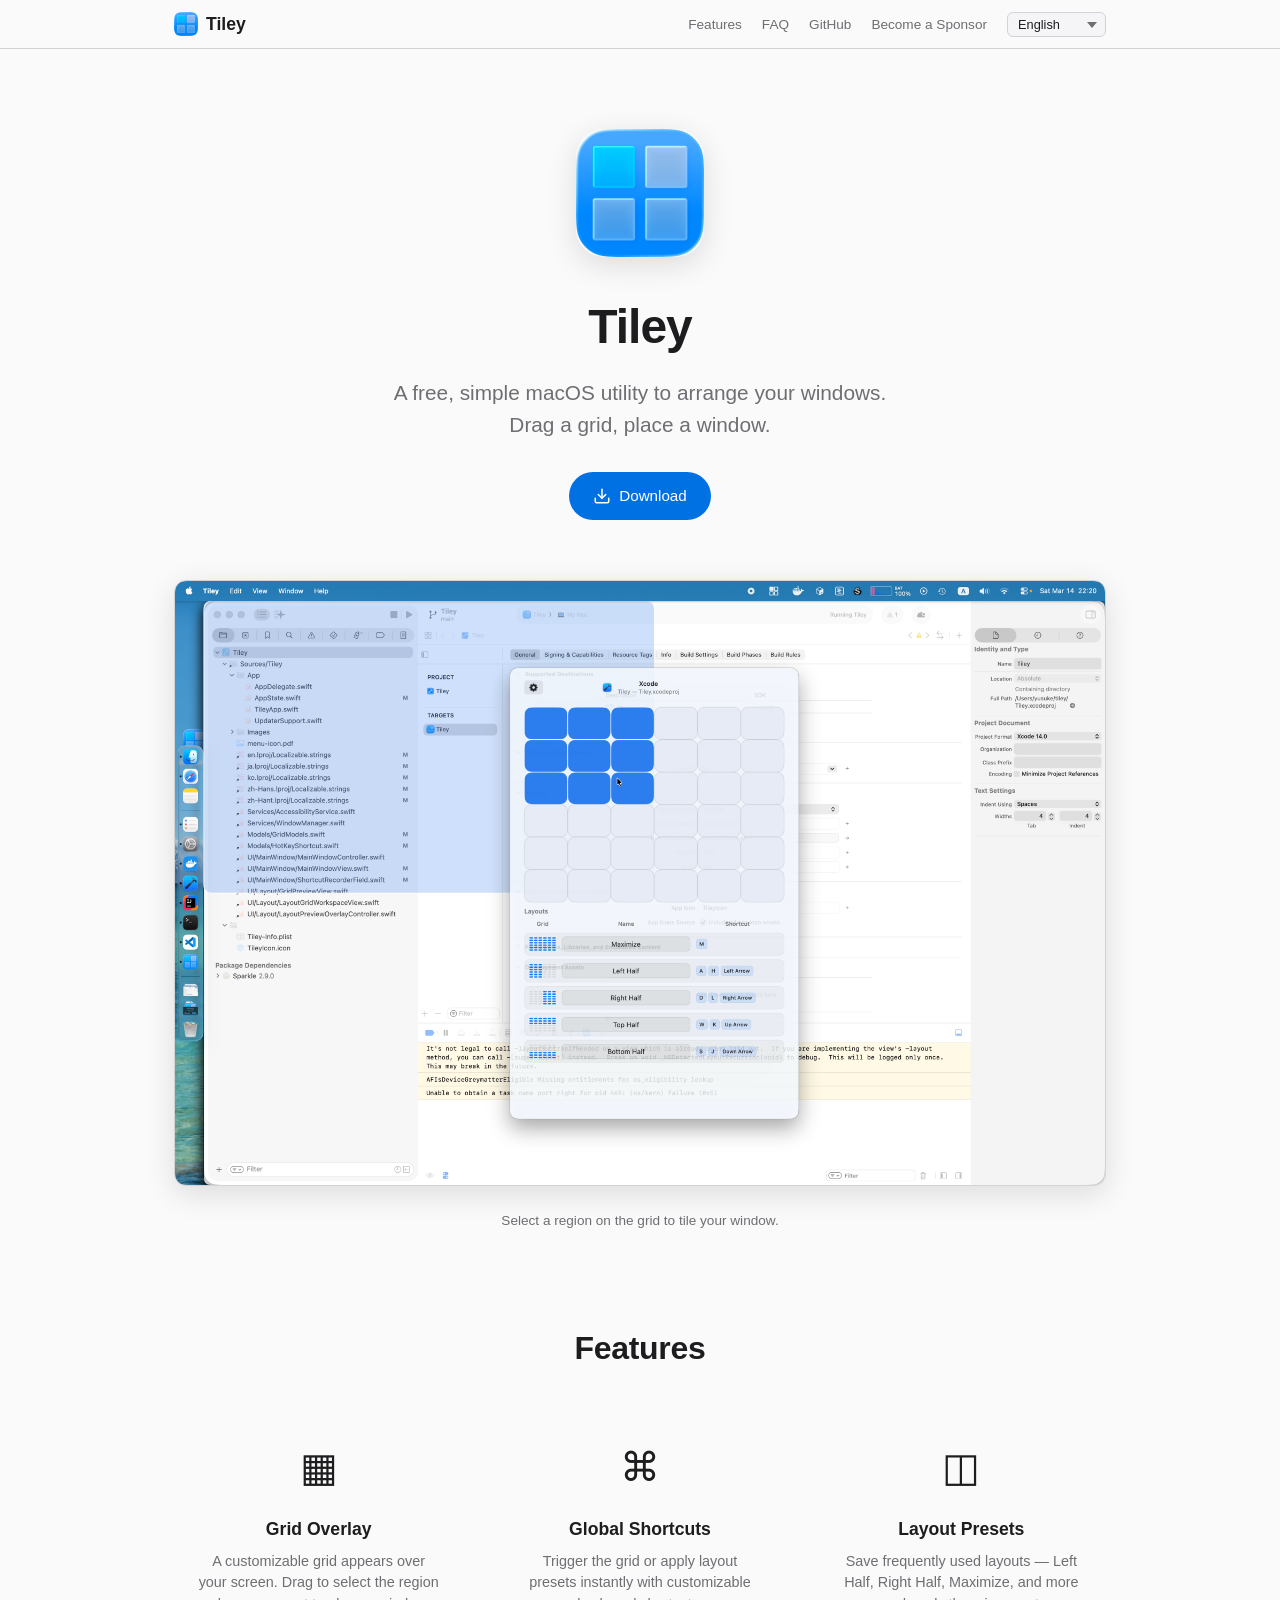
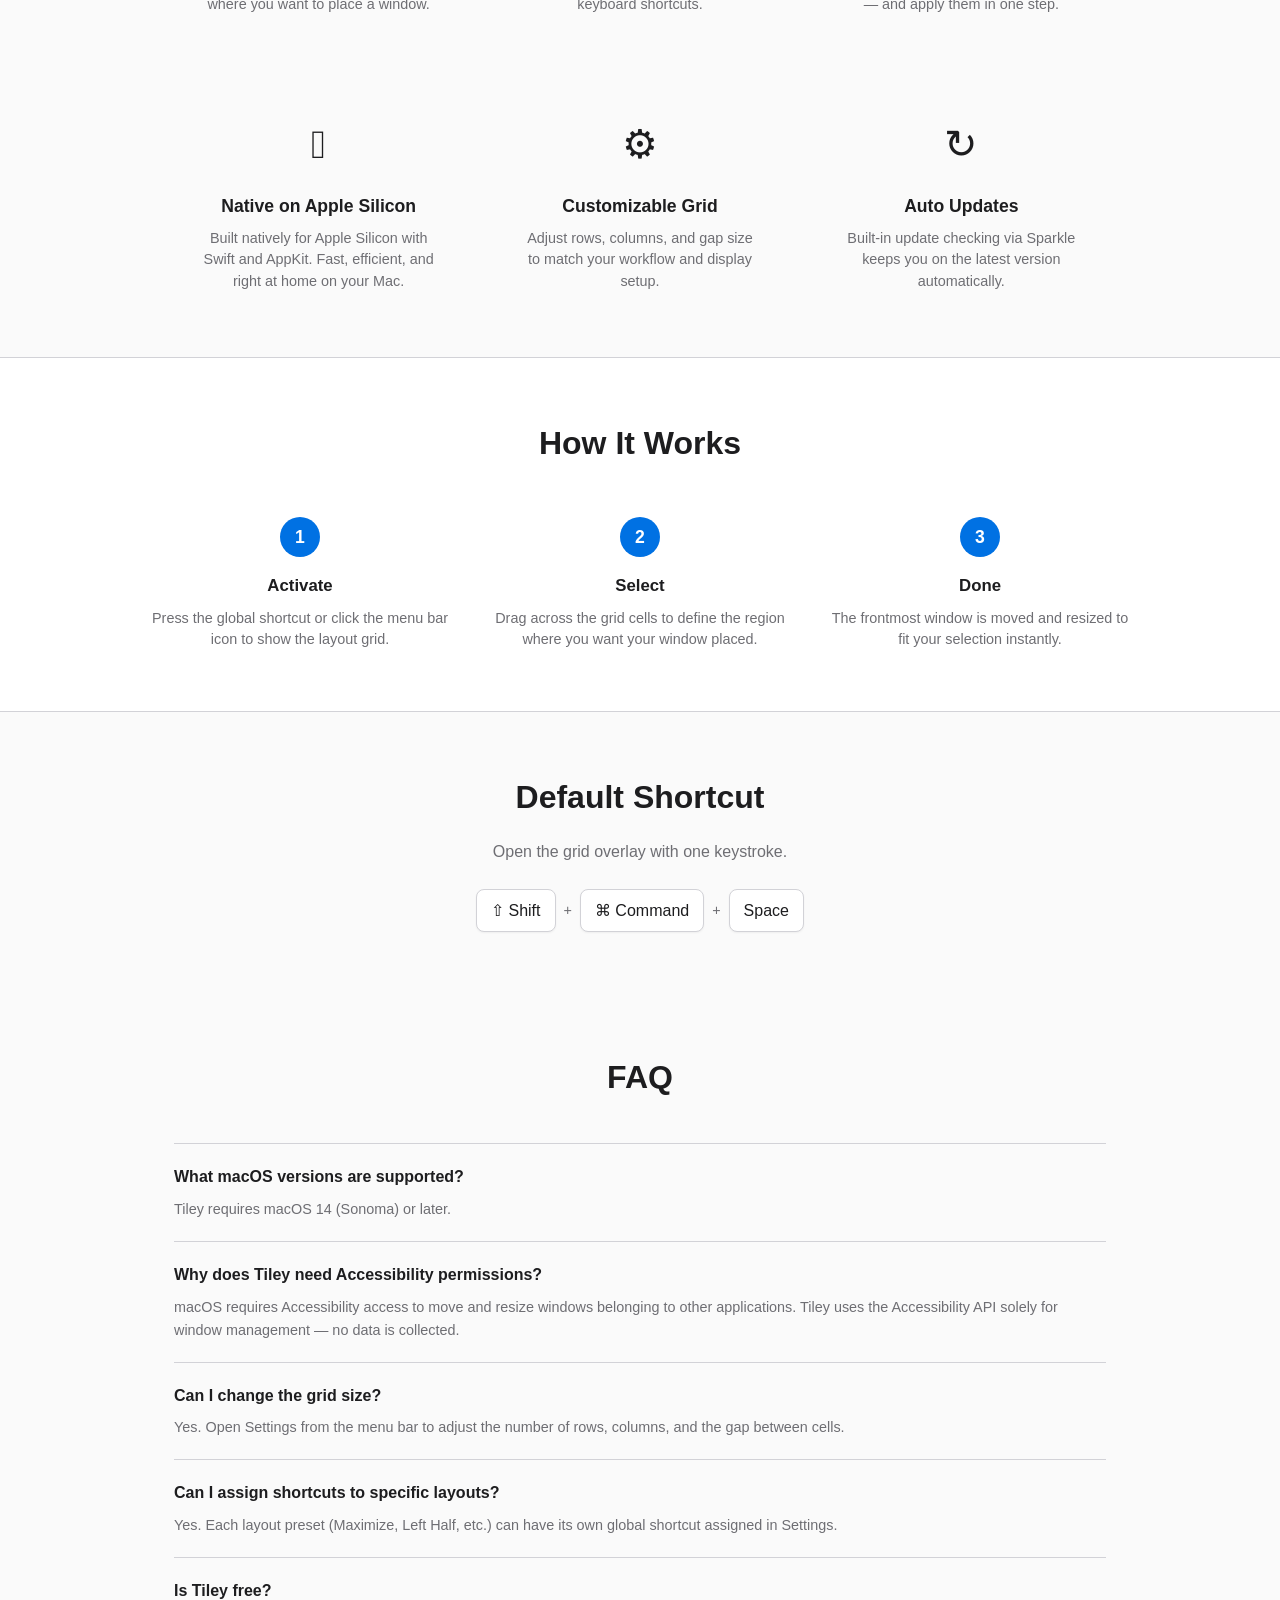
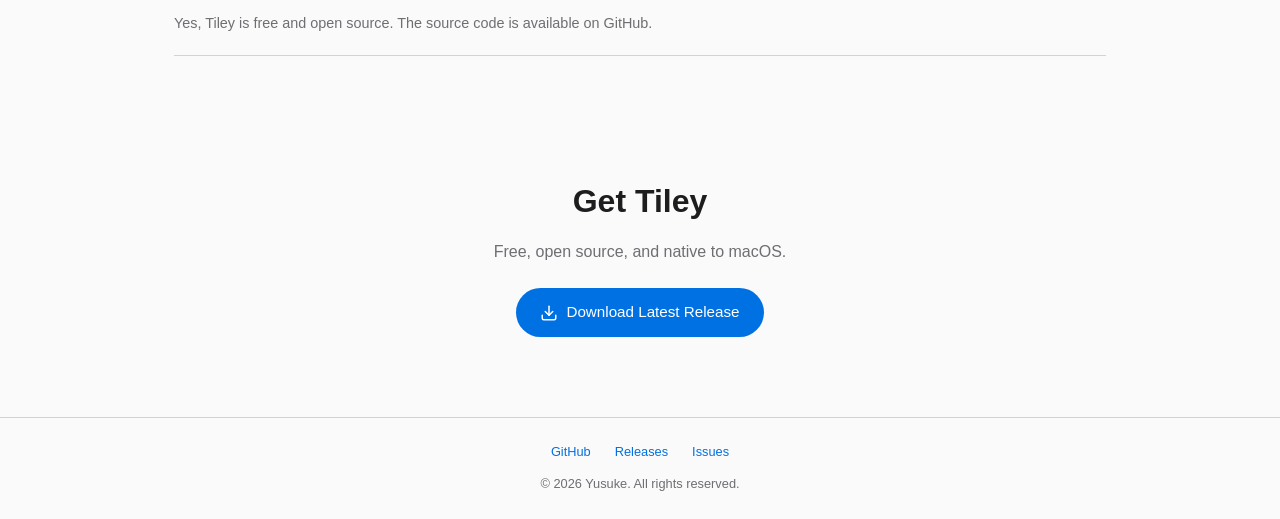
==== docs/index.html @ fc39bfea "Update localized documentation: Add sponsor links and refine hero tagline - Add "Become a Sponsor" l" ====
<!DOCTYPE html>
<html lang="en">
<head>
  <meta charset="UTF-8">
  <meta name="viewport" content="width=device-width, initial-scale=1.0">
  <title>Tiley — Arrange Your Windows with Ease</title>
  <meta name="description" content="A simple macOS utility to arrange your windows. Drag a grid, place a window — with ease.">
  <meta property="og:title" content="Tiley — Arrange Your Windows with Ease">
  <meta property="og:description" content="A simple macOS utility to arrange your windows.">
  <meta property="og:type" content="website">
  <meta property="og:url" content="https://yusuke.github.io/tiley/">
  <meta property="og:image" content="https://yusuke.github.io/tiley/assets/images/og-image.png">
  <meta property="og:image:width" content="1200">
  <meta property="og:image:height" content="630">
  <meta name="twitter:card" content="summary_large_image">
  <meta name="twitter:title" content="Tiley — Arrange Your Windows with Ease">
  <meta name="twitter:description" content="A simple macOS utility to arrange your windows.">
  <meta name="twitter:image" content="https://yusuke.github.io/tiley/assets/images/og-image.png">
  <link rel="alternate" hreflang="en" href="https://yusuke.github.io/tiley/">
  <link rel="alternate" hreflang="ja" href="https://yusuke.github.io/tiley/ja/">
  <link rel="alternate" hreflang="ko" href="https://yusuke.github.io/tiley/ko/">
  <link rel="alternate" hreflang="zh-Hans" href="https://yusuke.github.io/tiley/zh-Hans/">
  <link rel="alternate" hreflang="zh-Hant" href="https://yusuke.github.io/tiley/zh-Hant/">
  <link rel="alternate" hreflang="es" href="https://yusuke.github.io/tiley/es/">
  <link rel="alternate" hreflang="de" href="https://yusuke.github.io/tiley/de/">
  <link rel="alternate" hreflang="fr" href="https://yusuke.github.io/tiley/fr/">
  <link rel="alternate" hreflang="pt-BR" href="https://yusuke.github.io/tiley/pt-BR/">
  <link rel="alternate" hreflang="ru" href="https://yusuke.github.io/tiley/ru/">
  <link rel="alternate" hreflang="it" href="https://yusuke.github.io/tiley/it/">
  <link rel="alternate" hreflang="x-default" href="https://yusuke.github.io/tiley/">
  <link rel="icon" type="image/png" href="favicon.png">
  <link rel="stylesheet" href="style.css">
</head>
<body>

  <!-- Navigation -->
  <nav class="nav">
    <div class="nav-inner">
      <a href="./" class="nav-brand"><img src="assets/images/icon.png" alt="Tiley" width="24" height="24">Tiley</a>
      <ul class="nav-links">
        <li><a href="#features">Features</a></li>
        <li><a href="#faq">FAQ</a></li>
        <li><a href="https://github.com/yusuke/tiley" target="_blank" rel="noopener">GitHub</a></li>
        <li><a href="https://github.com/sponsors/yusuke" target="_blank" rel="noopener">Become a Sponsor</a></li>
        <li class="lang-switcher">
          <select onchange="location.href=this.value">
            <option value="./" selected>English</option>
            <option value="ja/">日本語</option>
            <option value="ko/">한국어</option>
            <option value="zh-Hans/">简体中文</option>
            <option value="zh-Hant/">繁體中文</option>
            <option value="es/">Español</option>
            <option value="de/">Deutsch</option>
            <option value="fr/">Français</option>
            <option value="pt-BR/">Português</option>
            <option value="ru/">Русский</option>
            <option value="it/">Italiano</option>
          </select>
        </li>
      </ul>
    </div>
  </nav>

  <!-- Hero -->
  <section class="hero">
    <img src="assets/images/icon.png" alt="Tiley app icon" class="hero-icon" width="128" height="128">
    <h1>Tiley</h1>
    <p class="tagline">A free, simple macOS utility to arrange your windows.<br>Drag a grid, place a window.</p>
    <div class="hero-actions">
      <a href="https://github.com/yusuke/tiley/releases/latest" class="btn btn-primary download-link">
        <svg viewBox="0 0 24 24" fill="none" stroke="currentColor" stroke-width="2" stroke-linecap="round" stroke-linejoin="round"><path d="M21 15v4a2 2 0 0 1-2 2H5a2 2 0 0 1-2-2v-4"/><polyline points="7 10 12 15 17 10"/><line x1="12" y1="15" x2="12" y2="3"/></svg>
        Download
      </a>
    </div>
  </section>

  <!-- Screenshot -->
  <section class="screenshot-section">
    <div class="screenshot-window">
      <img src="assets/images/screenshot-en.png" alt="Tiley grid overlay screenshot" loading="lazy">
    </div>
    <p class="screenshot-caption">Select a region on the grid to tile your window.</p>
  </section>

  <!-- Features -->
  <section class="features" id="features">
    <h2>Features</h2>
    <div class="features-grid">
      <div class="feature-card">
        <span class="feature-icon" role="img" aria-label="grid">&#9638;</span>
        <h3>Grid Overlay</h3>
        <p>A customizable grid appears over your screen. Drag to select the region where you want to place a window.</p>
      </div>
      <div class="feature-card">
        <span class="feature-icon" role="img" aria-label="keyboard">&#8984;</span>
        <h3>Global Shortcuts</h3>
        <p>Trigger the grid or apply layout presets instantly with customizable keyboard shortcuts.</p>
      </div>
      <div class="feature-card">
        <span class="feature-icon" role="img" aria-label="layout">&#9707;</span>
        <h3>Layout Presets</h3>
        <p>Save frequently used layouts — Left Half, Right Half, Maximize, and more — and apply them in one step.</p>
      </div>
      <div class="feature-card">
        <span class="feature-icon" role="img" aria-label="Apple Silicon">&#63743;</span>
        <h3>Native on Apple Silicon</h3>
        <p>Built natively for Apple Silicon with Swift and AppKit. Fast, efficient, and right at home on your Mac.</p>
      </div>
      <div class="feature-card">
        <span class="feature-icon" role="img" aria-label="customization">&#9881;</span>
        <h3>Customizable Grid</h3>
        <p>Adjust rows, columns, and gap size to match your workflow and display setup.</p>
      </div>
      <div class="feature-card">
        <span class="feature-icon" role="img" aria-label="update">&#8635;</span>
        <h3>Auto Updates</h3>
        <p>Built-in update checking via Sparkle keeps you on the latest version automatically.</p>
      </div>
    </div>
  </section>

  <!-- How It Works -->
  <section class="how-it-works">
    <div class="how-it-works-inner">
      <h2>How It Works</h2>
      <div class="steps">
        <div class="step">
          <h3>Activate</h3>
          <p>Press the global shortcut or click the menu bar icon to show the layout grid.</p>
        </div>
        <div class="step">
          <h3>Select</h3>
          <p>Drag across the grid cells to define the region where you want your window placed.</p>
        </div>
        <div class="step">
          <h3>Done</h3>
          <p>The frontmost window is moved and resized to fit your selection instantly.</p>
        </div>
      </div>
    </div>
  </section>

  <!-- Default Shortcut -->
  <section class="shortcut-section">
    <h2>Default Shortcut</h2>
    <p>Open the grid overlay with one keystroke.</p>
    <div class="kbd-combo">
      <kbd>&#x21E7; Shift</kbd>
      <span class="kbd-plus">+</span>
      <kbd>&#x2318; Command</kbd>
      <span class="kbd-plus">+</span>
      <kbd>Space</kbd>
    </div>
  </section>

  <!-- FAQ -->
  <section class="faq" id="faq">
    <h2>FAQ</h2>
    <div class="faq-item">
      <h3 class="faq-question">What macOS versions are supported?</h3>
      <p class="faq-answer">Tiley requires macOS 14 (Sonoma) or later.</p>
    </div>
    <div class="faq-item">
      <h3 class="faq-question">Why does Tiley need Accessibility permissions?</h3>
      <p class="faq-answer">macOS requires Accessibility access to move and resize windows belonging to other applications. Tiley uses the Accessibility API solely for window management — no data is collected.</p>
    </div>
    <div class="faq-item">
      <h3 class="faq-question">Can I change the grid size?</h3>
      <p class="faq-answer">Yes. Open Settings from the menu bar to adjust the number of rows, columns, and the gap between cells.</p>
    </div>
    <div class="faq-item">
      <h3 class="faq-question">Can I assign shortcuts to specific layouts?</h3>
      <p class="faq-answer">Yes. Each layout preset (Maximize, Left Half, etc.) can have its own global shortcut assigned in Settings.</p>
    </div>
    <div class="faq-item">
      <h3 class="faq-question">Is Tiley free?</h3>
      <p class="faq-answer">Yes, Tiley is free and open source. The source code is available on GitHub.</p>
    </div>
  </section>

  <!-- CTA -->
  <section class="cta">
    <h2>Get Tiley</h2>
    <p>Free, open source, and native to macOS.</p>
    <a href="https://github.com/yusuke/tiley/releases/latest" class="btn btn-primary download-link">
      <svg viewBox="0 0 24 24" fill="none" stroke="currentColor" stroke-width="2" stroke-linecap="round" stroke-linejoin="round"><path d="M21 15v4a2 2 0 0 1-2 2H5a2 2 0 0 1-2-2v-4"/><polyline points="7 10 12 15 17 10"/><line x1="12" y1="15" x2="12" y2="3"/></svg>
      Download Latest Release
    </a>
  </section>

  <!-- Footer -->
  <footer class="footer">
    <div class="footer-links">
      <a href="https://github.com/yusuke/tiley" target="_blank" rel="noopener">GitHub</a>
      <a href="https://github.com/yusuke/tiley/releases" target="_blank" rel="noopener">Releases</a>
      <a href="https://github.com/yusuke/tiley/issues" target="_blank" rel="noopener">Issues</a>
    </div>
    <p>&copy; 2026 Yusuke. All rights reserved.</p>
  </footer>

  <script src="download.js"></script>
</body>
</html>
---- docs/style.css ----
/* ===== Reset & Base ===== */
*,
*::before,
*::after {
  margin: 0;
  padding: 0;
  box-sizing: border-box;
}

:root {
  --color-bg: #fafafa;
  --color-surface: #ffffff;
  --color-text: #1d1d1f;
  --color-text-secondary: #6e6e73;
  --color-accent: #0071e3;
  --color-accent-hover: #0077ed;
  --color-border: #d2d2d7;
  --color-code-bg: #f5f5f7;
  --max-width: 980px;
  --radius: 12px;
  --shadow: 0 2px 12px rgba(0, 0, 0, 0.08);
  --shadow-lg: 0 8px 30px rgba(0, 0, 0, 0.12);
}

@media (prefers-color-scheme: dark) {
  :root {
    --color-bg: #000000;
    --color-surface: #1c1c1e;
    --color-text: #f5f5f7;
    --color-text-secondary: #a1a1a6;
    --color-accent: #2997ff;
    --color-accent-hover: #40a9ff;
    --color-border: #38383a;
    --color-code-bg: #2c2c2e;
    --shadow: 0 2px 12px rgba(0, 0, 0, 0.3);
    --shadow-lg: 0 8px 30px rgba(0, 0, 0, 0.4);
  }
}

html {
  font-family: -apple-system, BlinkMacSystemFont, "SF Pro Text", "Helvetica Neue", Arial, sans-serif;
  font-size: 16px;
  line-height: 1.6;
  color: var(--color-text);
  background: var(--color-bg);
  -webkit-font-smoothing: antialiased;
  -moz-osx-font-smoothing: grayscale;
}

body {
  min-height: 100vh;
  display: flex;
  flex-direction: column;
}

a {
  color: var(--color-accent);
  text-decoration: none;
}

a:hover {
  text-decoration: underline;
}

img {
  max-width: 100%;
  height: auto;
}

/* ===== Navigation ===== */
.nav {
  position: sticky;
  top: 0;
  z-index: 100;
  background: rgba(250, 250, 250, 0.8);
  backdrop-filter: saturate(180%) blur(20px);
  -webkit-backdrop-filter: saturate(180%) blur(20px);
  border-bottom: 1px solid var(--color-border);
}

@media (prefers-color-scheme: dark) {
  .nav {
    background: rgba(0, 0, 0, 0.8);
  }
}

.nav-inner {
  max-width: var(--max-width);
  margin: 0 auto;
  padding: 0 24px;
  height: 48px;
  display: flex;
  align-items: center;
  justify-content: space-between;
}

.nav-brand {
  font-size: 1.1rem;
  font-weight: 600;
  color: var(--color-text);
  text-decoration: none;
  display: flex;
  align-items: center;
  gap: 8px;
}

.nav-brand img {
  width: 24px;
  height: 24px;
  border-radius: 6px;
}

.nav-brand:hover {
  text-decoration: none;
}

.nav-links {
  display: flex;
  align-items: center;
  gap: 20px;
  list-style: none;
}

.nav-links a {
  font-size: 0.85rem;
  color: var(--color-text-secondary);
  transition: color 0.2s;
}

.nav-links a:hover {
  color: var(--color-text);
  text-decoration: none;
}

.lang-switcher {
  position: relative;
}

.lang-switcher select {
  appearance: none;
  -webkit-appearance: none;
  background: var(--color-code-bg);
  border: 1px solid var(--color-border);
  border-radius: 6px;
  padding: 4px 28px 4px 10px;
  font-size: 0.8rem;
  color: var(--color-text);
  cursor: pointer;
  background-image: url("data:image/svg+xml,%3Csvg xmlns='http://www.w3.org/2000/svg' width='10' height='6'%3E%3Cpath d='M0 0l5 6 5-6z' fill='%236e6e73'/%3E%3C/svg%3E");
  background-repeat: no-repeat;
  background-position: right 8px center;
}

/* ===== Hero ===== */
.hero {
  text-align: center;
  padding: 80px 24px 60px;
}

.hero-icon {
  width: 128px;
  height: 128px;
  border-radius: 28px;
  margin-bottom: 24px;
  box-shadow: var(--shadow-lg);
}

.hero h1 {
  font-size: 3rem;
  font-weight: 700;
  letter-spacing: -0.02em;
  margin-bottom: 12px;
}

.hero .tagline {
  font-size: 1.3rem;
  color: var(--color-text-secondary);
  max-width: 600px;
  margin: 0 auto 32px;
  line-height: 1.5;
}

.hero-actions {
  display: flex;
  gap: 16px;
  justify-content: center;
  flex-wrap: wrap;
}

.btn {
  display: inline-flex;
  align-items: center;
  gap: 8px;
  padding: 12px 24px;
  border-radius: 980px;
  font-size: 0.95rem;
  font-weight: 500;
  transition: all 0.2s;
  cursor: pointer;
  border: none;
  text-decoration: none;
}

.btn:hover {
  text-decoration: none;
}

.btn-primary {
  background: var(--color-accent);
  color: #fff;
}

.btn-primary:hover {
  background: var(--color-accent-hover);
}

.btn-secondary {
  background: var(--color-code-bg);
  color: var(--color-text);
  border: 1px solid var(--color-border);
}

.btn-secondary:hover {
  background: var(--color-border);
}

.btn-sponsor {
  background: #fdeef3;
  color: #bf3989;
  border: 1px solid #f0c4d6;
}

.btn-sponsor:hover {
  background: #fce0eb;
}

.btn-sponsor svg {
  fill: #bf3989;
}

@media (prefers-color-scheme: dark) {
  .btn-sponsor {
    background: #2d1520;
    color: #f778ba;
    border-color: #5c2d42;
  }

  .btn-sponsor:hover {
    background: #3d1f2e;
  }

  .btn-sponsor svg {
    fill: #f778ba;
  }
}

.btn svg {
  width: 18px;
  height: 18px;
}

/* ===== Screenshot ===== */
.screenshot-section {
  max-width: var(--max-width);
  margin: 0 auto;
  padding: 0 24px 60px;
  text-align: center;
}

.screenshot-window {
  background: var(--color-surface);
  border-radius: var(--radius);
  box-shadow: var(--shadow-lg);
  overflow: hidden;
  border: 1px solid var(--color-border);
  display: inline-block;
  max-width: 960px;
  width: 100%;
}

.screenshot-window img {
  display: block;
  width: 100%;
}

.screenshot-caption {
  font-size: 0.85rem;
  color: var(--color-text-secondary);
  margin-top: 16px;
}

/* ===== Features ===== */
.features {
  max-width: var(--max-width);
  margin: 0 auto;
  padding: 32px 24px;
}

.features h2 {
  text-align: center;
  font-size: 2rem;
  font-weight: 700;
  margin-bottom: 28px;
  letter-spacing: -0.01em;
}

.features-grid {
  display: grid;
  grid-template-columns: repeat(3, 1fr);
  gap: 32px;
}

.feature-card {
  text-align: center;
  padding: 32px 24px;
}

.feature-icon {
  font-size: 2.5rem;
  margin-bottom: 16px;
  display: block;
}

.feature-card h3 {
  font-size: 1.1rem;
  font-weight: 600;
  margin-bottom: 8px;
}

.feature-card p {
  font-size: 0.9rem;
  color: var(--color-text-secondary);
  line-height: 1.5;
}

/* ===== How It Works ===== */
.how-it-works {
  background: var(--color-surface);
  border-top: 1px solid var(--color-border);
  border-bottom: 1px solid var(--color-border);
  padding: 60px 24px;
}

.how-it-works-inner {
  max-width: var(--max-width);
  margin: 0 auto;
}

.how-it-works h2 {
  text-align: center;
  font-size: 2rem;
  font-weight: 700;
  margin-bottom: 48px;
}

.steps {
  display: grid;
  grid-template-columns: repeat(3, 1fr);
  gap: 40px;
  counter-reset: step;
}

.step {
  text-align: center;
  counter-increment: step;
}

.step::before {
  content: counter(step);
  display: inline-flex;
  align-items: center;
  justify-content: center;
  width: 40px;
  height: 40px;
  border-radius: 50%;
  background: var(--color-accent);
  color: #fff;
  font-size: 1.1rem;
  font-weight: 600;
  margin-bottom: 16px;
}

.step h3 {
  font-size: 1.05rem;
  font-weight: 600;
  margin-bottom: 8px;
}

.step p {
  font-size: 0.9rem;
  color: var(--color-text-secondary);
  line-height: 1.5;
}

/* ===== Shortcut ===== */
.shortcut-section {
  max-width: var(--max-width);
  margin: 0 auto;
  padding: 60px 24px;
  text-align: center;
}

.shortcut-section h2 {
  font-size: 2rem;
  font-weight: 700;
  margin-bottom: 16px;
}

.shortcut-section p {
  color: var(--color-text-secondary);
  margin-bottom: 24px;
}

.kbd-combo {
  display: inline-flex;
  gap: 8px;
  align-items: center;
}

kbd {
  display: inline-block;
  padding: 8px 14px;
  font-family: -apple-system, BlinkMacSystemFont, "SF Pro Text", sans-serif;
  font-size: 1rem;
  font-weight: 500;
  color: var(--color-text);
  background: var(--color-surface);
  border: 1px solid var(--color-border);
  border-radius: 8px;
  box-shadow: 0 1px 2px rgba(0, 0, 0, 0.05);
}

.kbd-plus {
  color: var(--color-text-secondary);
  font-size: 0.9rem;
}

/* ===== FAQ ===== */
.faq {
  max-width: var(--max-width);
  margin: 0 auto;
  padding: 60px 24px;
}

.faq h2 {
  text-align: center;
  font-size: 2rem;
  font-weight: 700;
  margin-bottom: 40px;
}

.faq-item {
  border-bottom: 1px solid var(--color-border);
  padding: 20px 0;
}

.faq-item:first-of-type {
  border-top: 1px solid var(--color-border);
}

.faq-question {
  font-size: 1rem;
  font-weight: 600;
}

.faq-item .faq-answer {
  margin-top: 8px;
  font-size: 0.9rem;
  color: var(--color-text-secondary);
  line-height: 1.6;
}

/* ===== CTA ===== */
.cta {
  text-align: center;
  padding: 60px 24px 80px;
}

.cta h2 {
  font-size: 2rem;
  font-weight: 700;
  margin-bottom: 12px;
}

.cta p {
  color: var(--color-text-secondary);
  margin-bottom: 24px;
}

/* ===== Footer ===== */
.footer {
  margin-top: auto;
  border-top: 1px solid var(--color-border);
  padding: 24px;
  text-align: center;
  font-size: 0.8rem;
  color: var(--color-text-secondary);
}

.footer-links {
  display: flex;
  justify-content: center;
  gap: 24px;
  margin-bottom: 12px;
}

/* ===== Responsive ===== */
@media (max-width: 768px) {
  .hero h1 {
    font-size: 2.2rem;
  }

  .hero .tagline {
    font-size: 1.1rem;
  }

  .features-grid,
  .steps {
    grid-template-columns: 1fr;
    gap: 24px;
  }

  .nav-links {
    gap: 12px;
  }
}

@media (max-width: 480px) {
  .hero {
    padding: 60px 16px 40px;
  }

  .hero h1 {
    font-size: 1.8rem;
  }

  .hero-actions {
    flex-direction: column;
    align-items: center;
  }

  .btn {
    width: 100%;
    max-width: 280px;
    justify-content: center;
  }
}
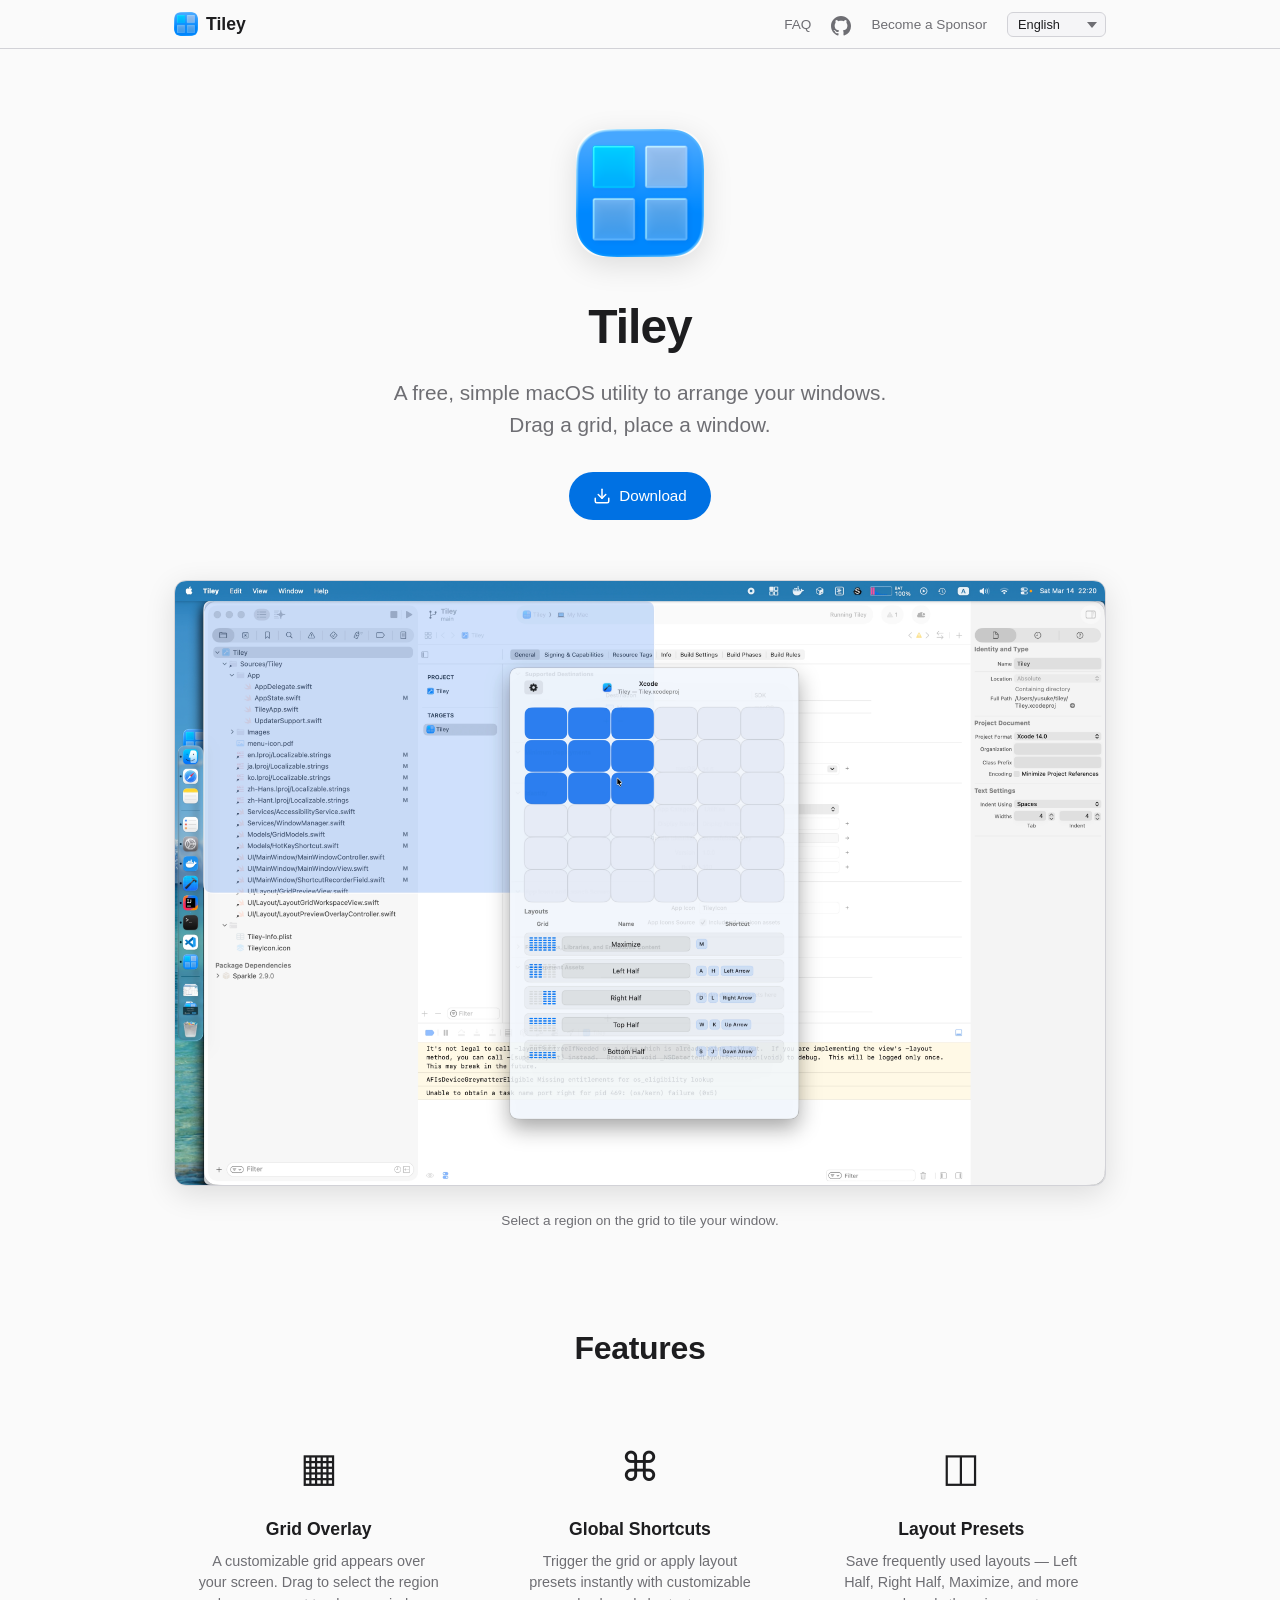
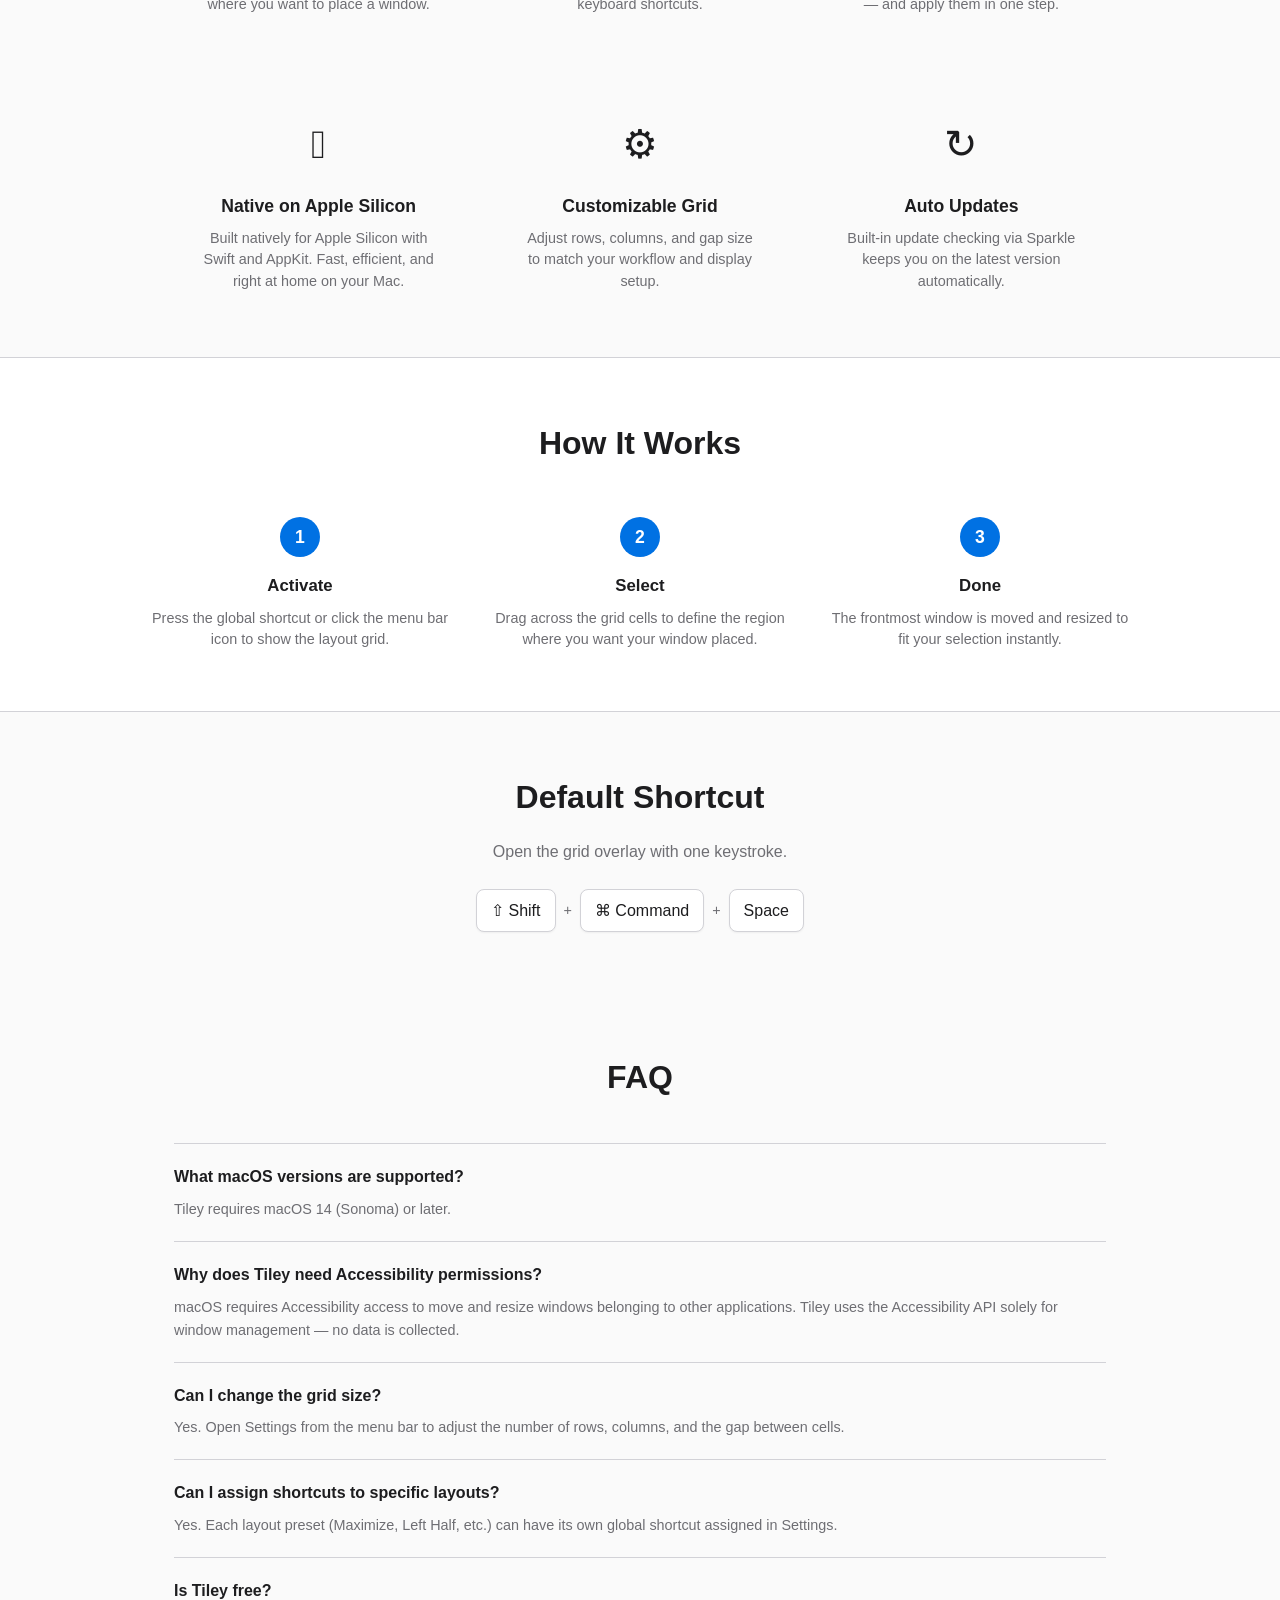
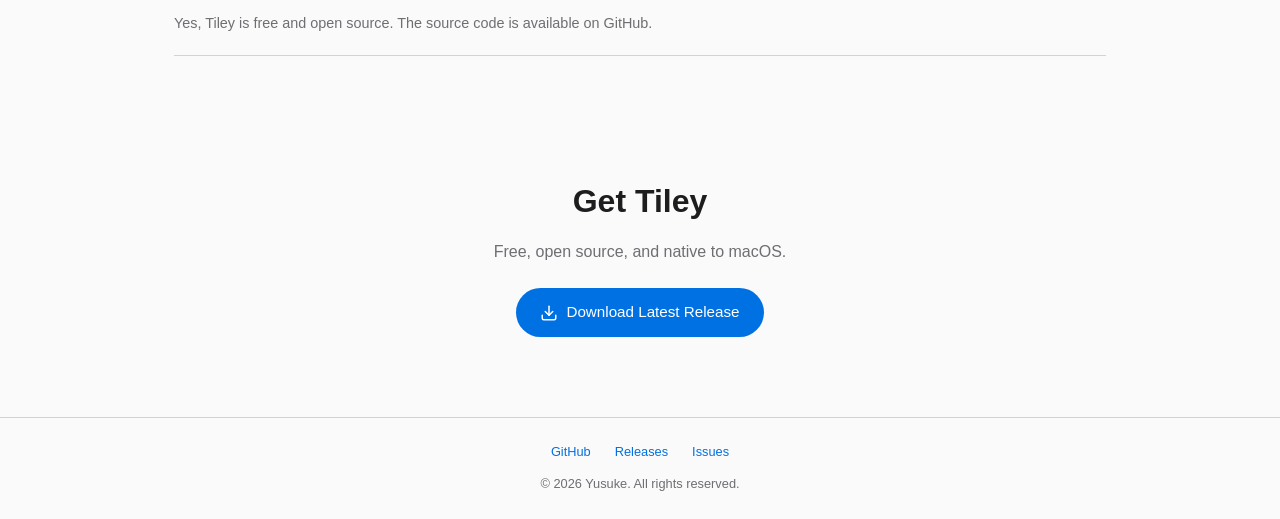
==== commit 5d6027f6: "Update navigation menus, introduce GitHub icon, and prepare for v1.2.2 release - Replace "GitHub" te" ====
--- a/docs/index.html
+++ b/docs/index.html
@@ -38,9 +38,8 @@
     <div class="nav-inner">
       <a href="./" class="nav-brand"><img src="assets/images/icon.png" alt="Tiley" width="24" height="24">Tiley</a>
       <ul class="nav-links">
-        <li><a href="#features">Features</a></li>
         <li><a href="#faq">FAQ</a></li>
-        <li><a href="https://github.com/yusuke/tiley" target="_blank" rel="noopener">GitHub</a></li>
+        <li><a href="https://github.com/yusuke/tiley" target="_blank" rel="noopener" class="github-icon"><svg viewBox="0 0 16 16" aria-label="GitHub"><path d="M8 0C3.58 0 0 3.58 0 8c0 3.54 2.29 6.53 5.47 7.59.4.07.55-.17.55-.38 0-.19-.01-.82-.01-1.49-2.01.37-2.53-.49-2.69-.94-.09-.23-.48-.94-.82-1.13-.28-.15-.68-.52-.01-.53.63-.01 1.08.58 1.23.82.72 1.21 1.87.87 2.33.66.07-.52.28-.87.51-1.07-1.78-.2-3.64-.89-3.64-3.95 0-.87.31-1.59.82-2.15-.08-.2-.36-1.02.08-2.12 0 0 .67-.21 2.2.82.64-.18 1.32-.27 2-.27s1.36.09 2 .27c1.53-1.04 2.2-.82 2.2-.82.44 1.1.16 1.92.08 2.12.51.56.82 1.27.82 2.15 0 3.07-1.87 3.75-3.65 3.95.29.25.54.73.54 1.48 0 1.07-.01 1.93-.01 2.2 0 .21.15.46.55.38A8.01 8.01 0 0016 8c0-4.42-3.58-8-8-8z"/></svg></a></li>
         <li><a href="https://github.com/sponsors/yusuke" target="_blank" rel="noopener">Become a Sponsor</a></li>
         <li class="lang-switcher">
           <select onchange="location.href=this.value">
--- a/docs/style.css
+++ b/docs/style.css
@@ -132,6 +132,18 @@
   text-decoration: none;
 }
 
+.nav-links .github-icon svg {
+  width: 20px;
+  height: 20px;
+  fill: var(--color-text-secondary);
+  transition: fill 0.2s;
+  vertical-align: middle;
+}
+
+.nav-links .github-icon:hover svg {
+  fill: var(--color-text);
+}
+
 .lang-switcher {
   position: relative;
 }
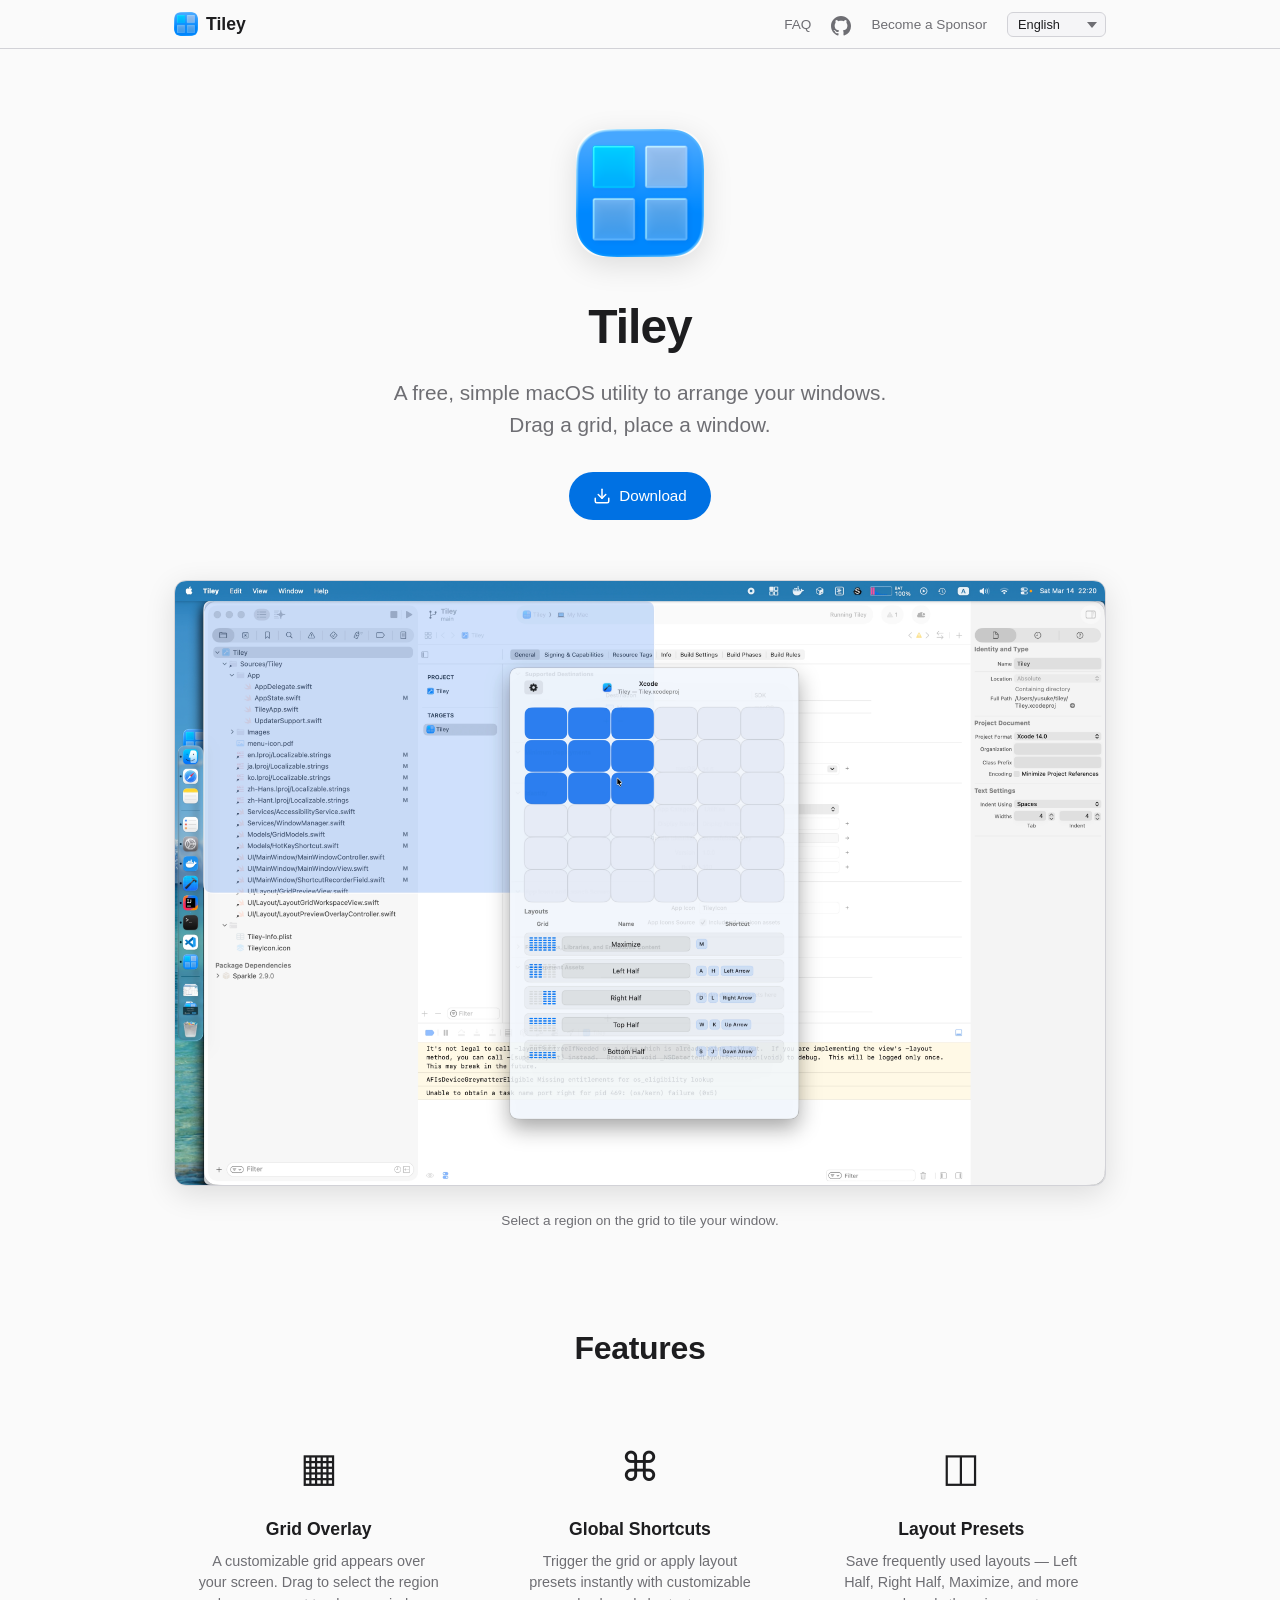
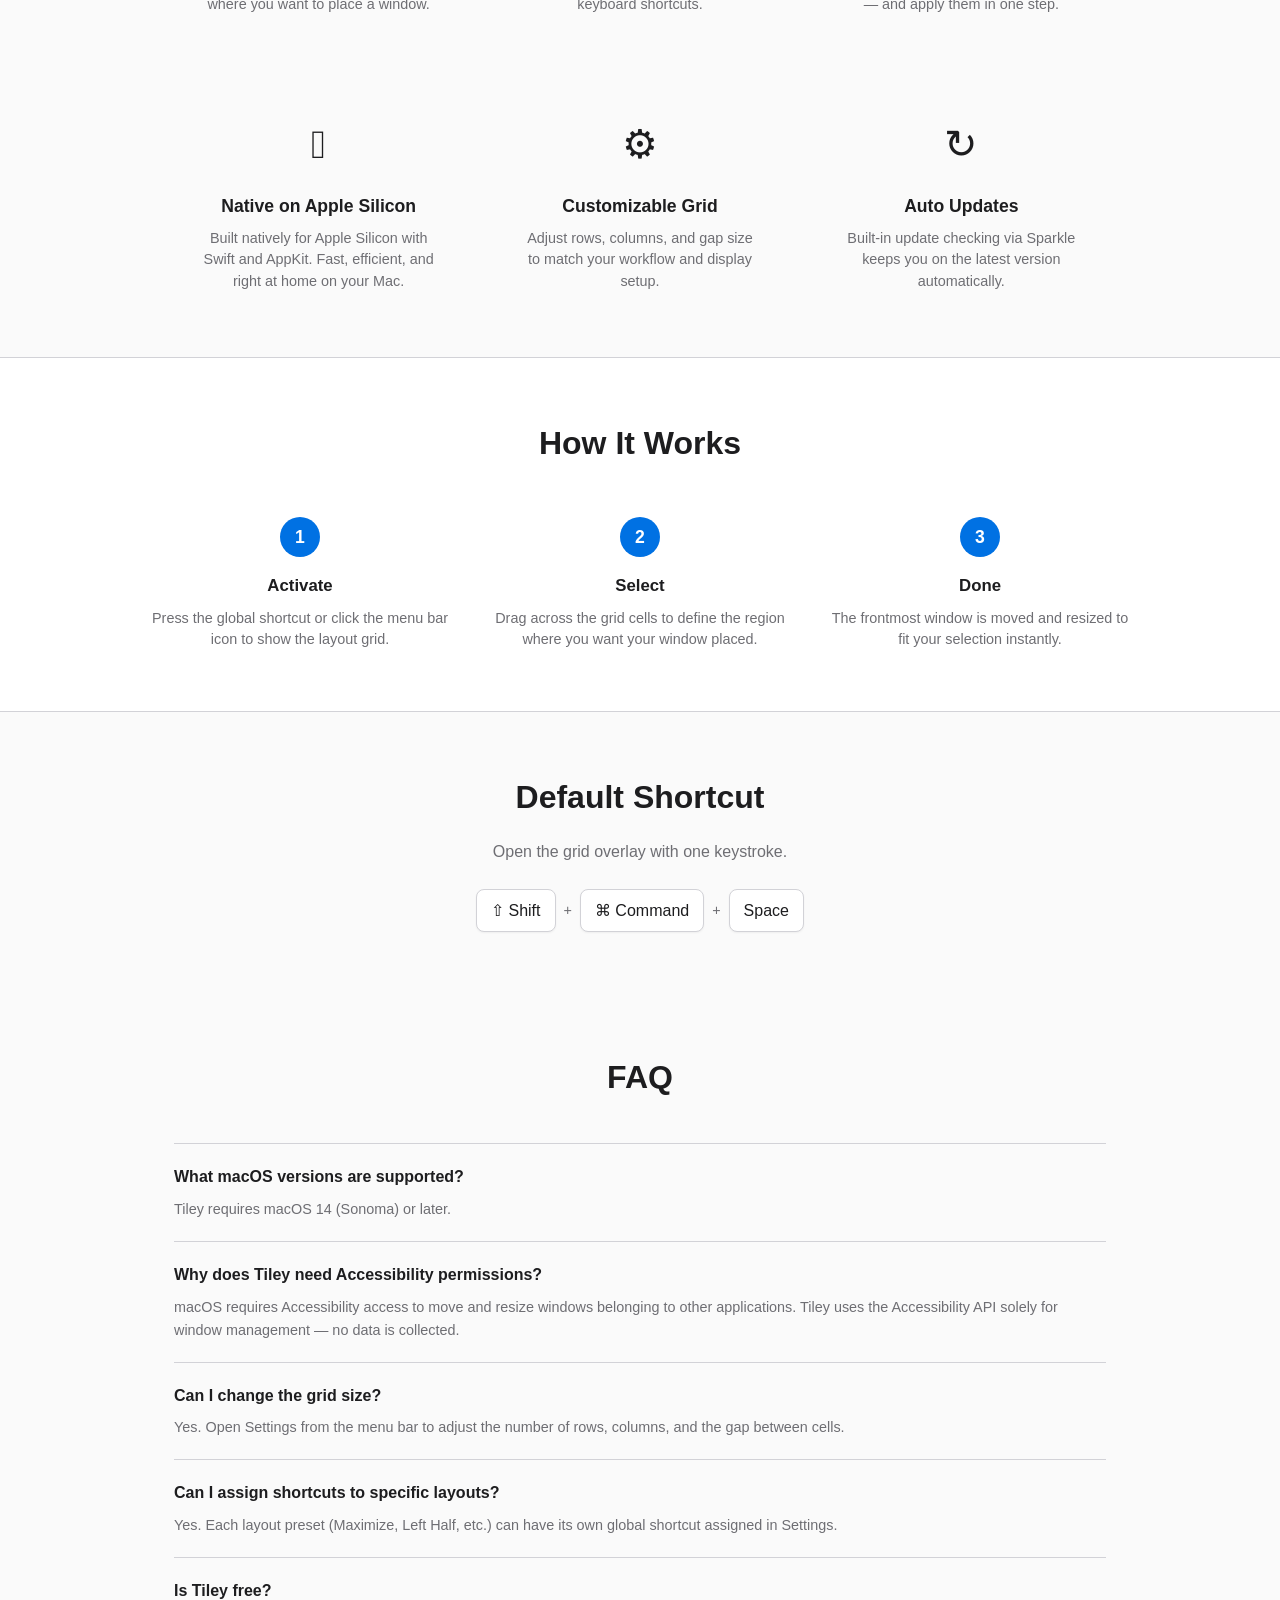
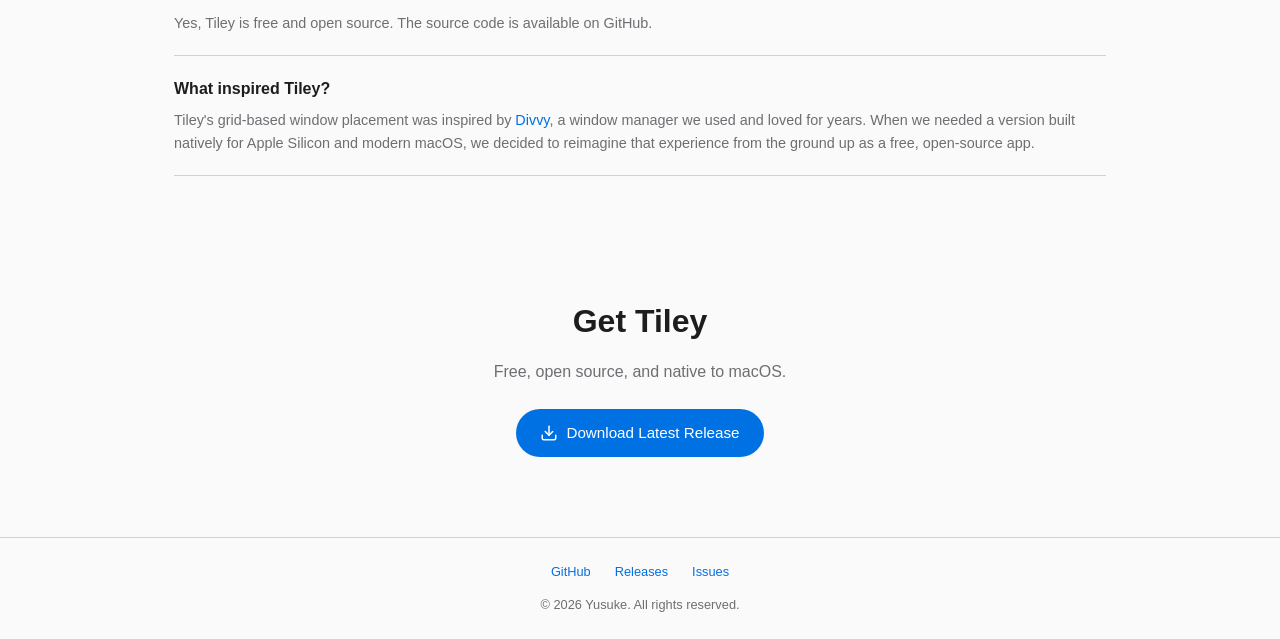
==== commit e130c9c4: "Add FAQ entry about Tiley's inspiration to all localized documentation - Introduce a new FAQ item de" ====
--- a/docs/index.html
+++ b/docs/index.html
@@ -175,6 +175,10 @@
       <h3 class="faq-question">Is Tiley free?</h3>
       <p class="faq-answer">Yes, Tiley is free and open source. The source code is available on GitHub.</p>
     </div>
+    <div class="faq-item">
+      <h3 class="faq-question">What inspired Tiley?</h3>
+      <p class="faq-answer">Tiley's grid-based window placement was inspired by <a href="https://mizage.com/divvy/" target="_blank" rel="noopener">Divvy</a>, a window manager we used and loved for years. When we needed a version built natively for Apple Silicon and modern macOS, we decided to reimagine that experience from the ground up as a free, open-source app.</p>
+    </div>
   </section>
 
   <!-- CTA -->
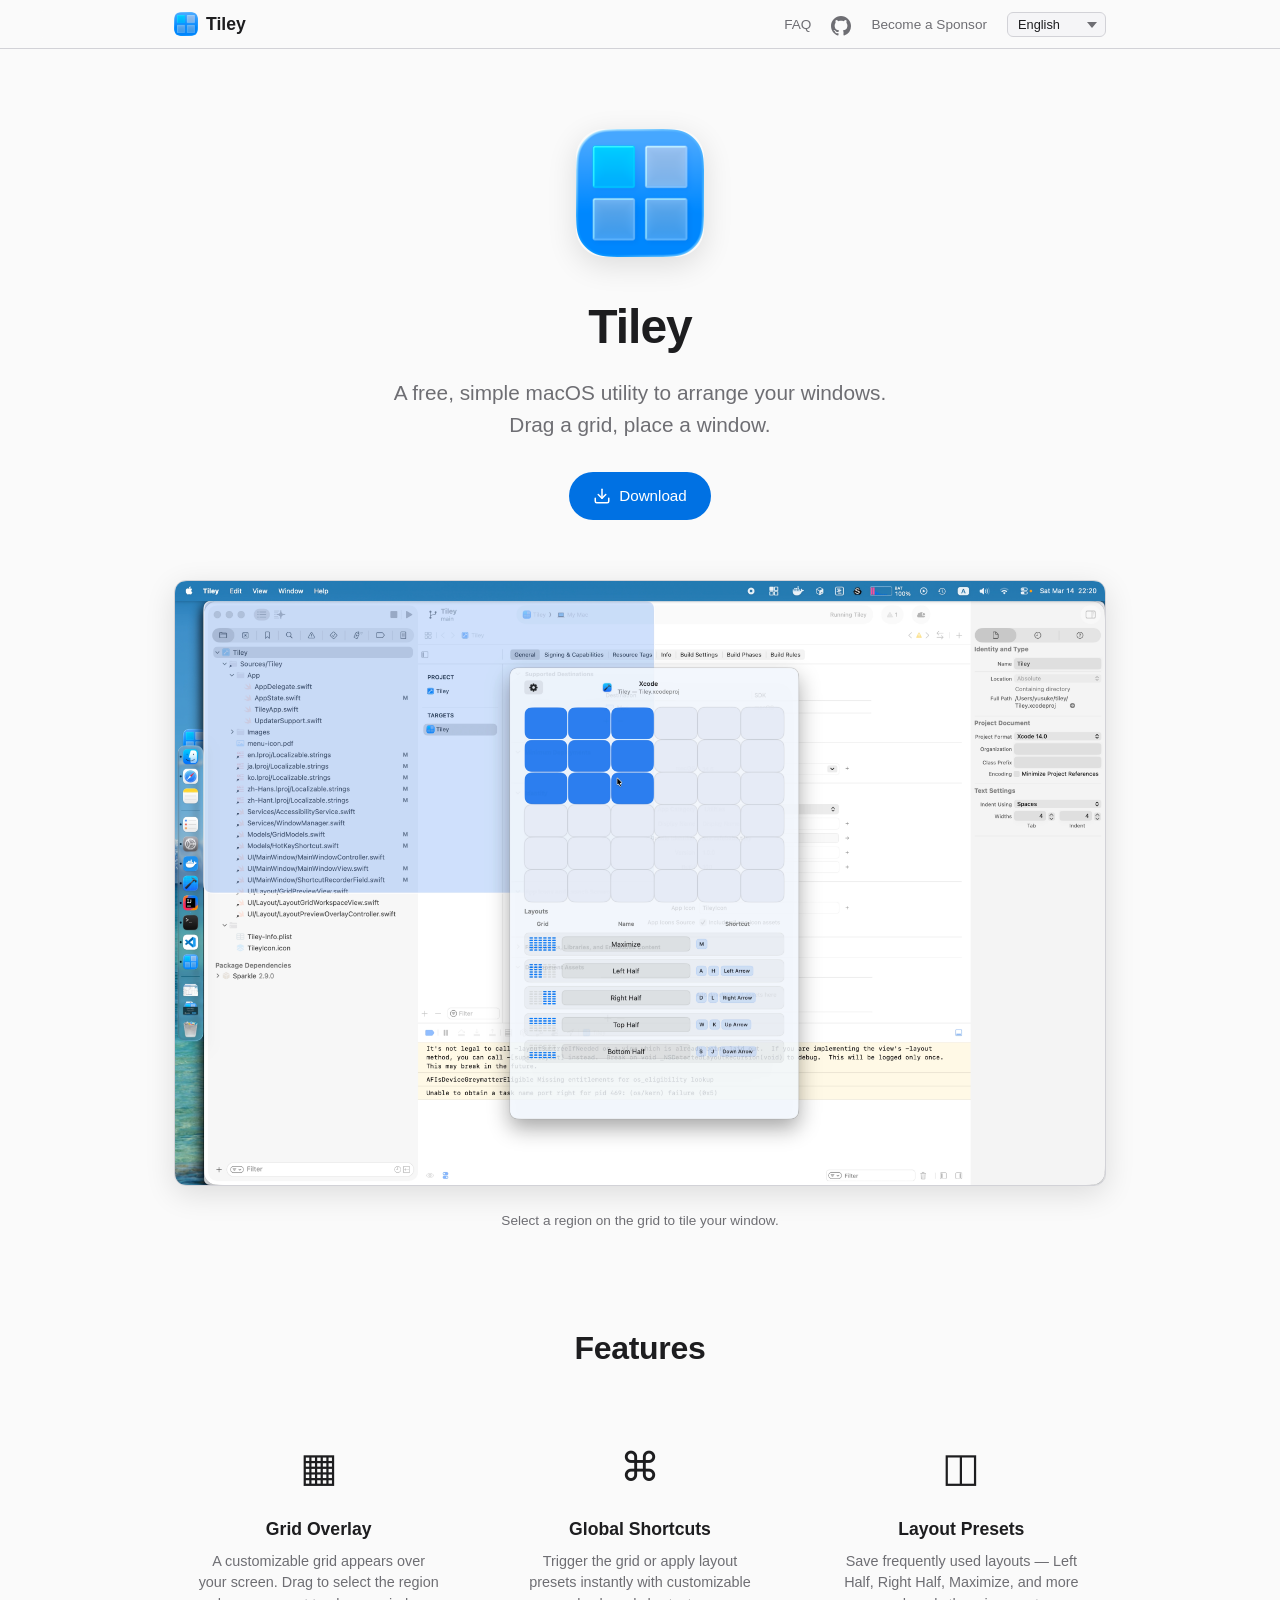
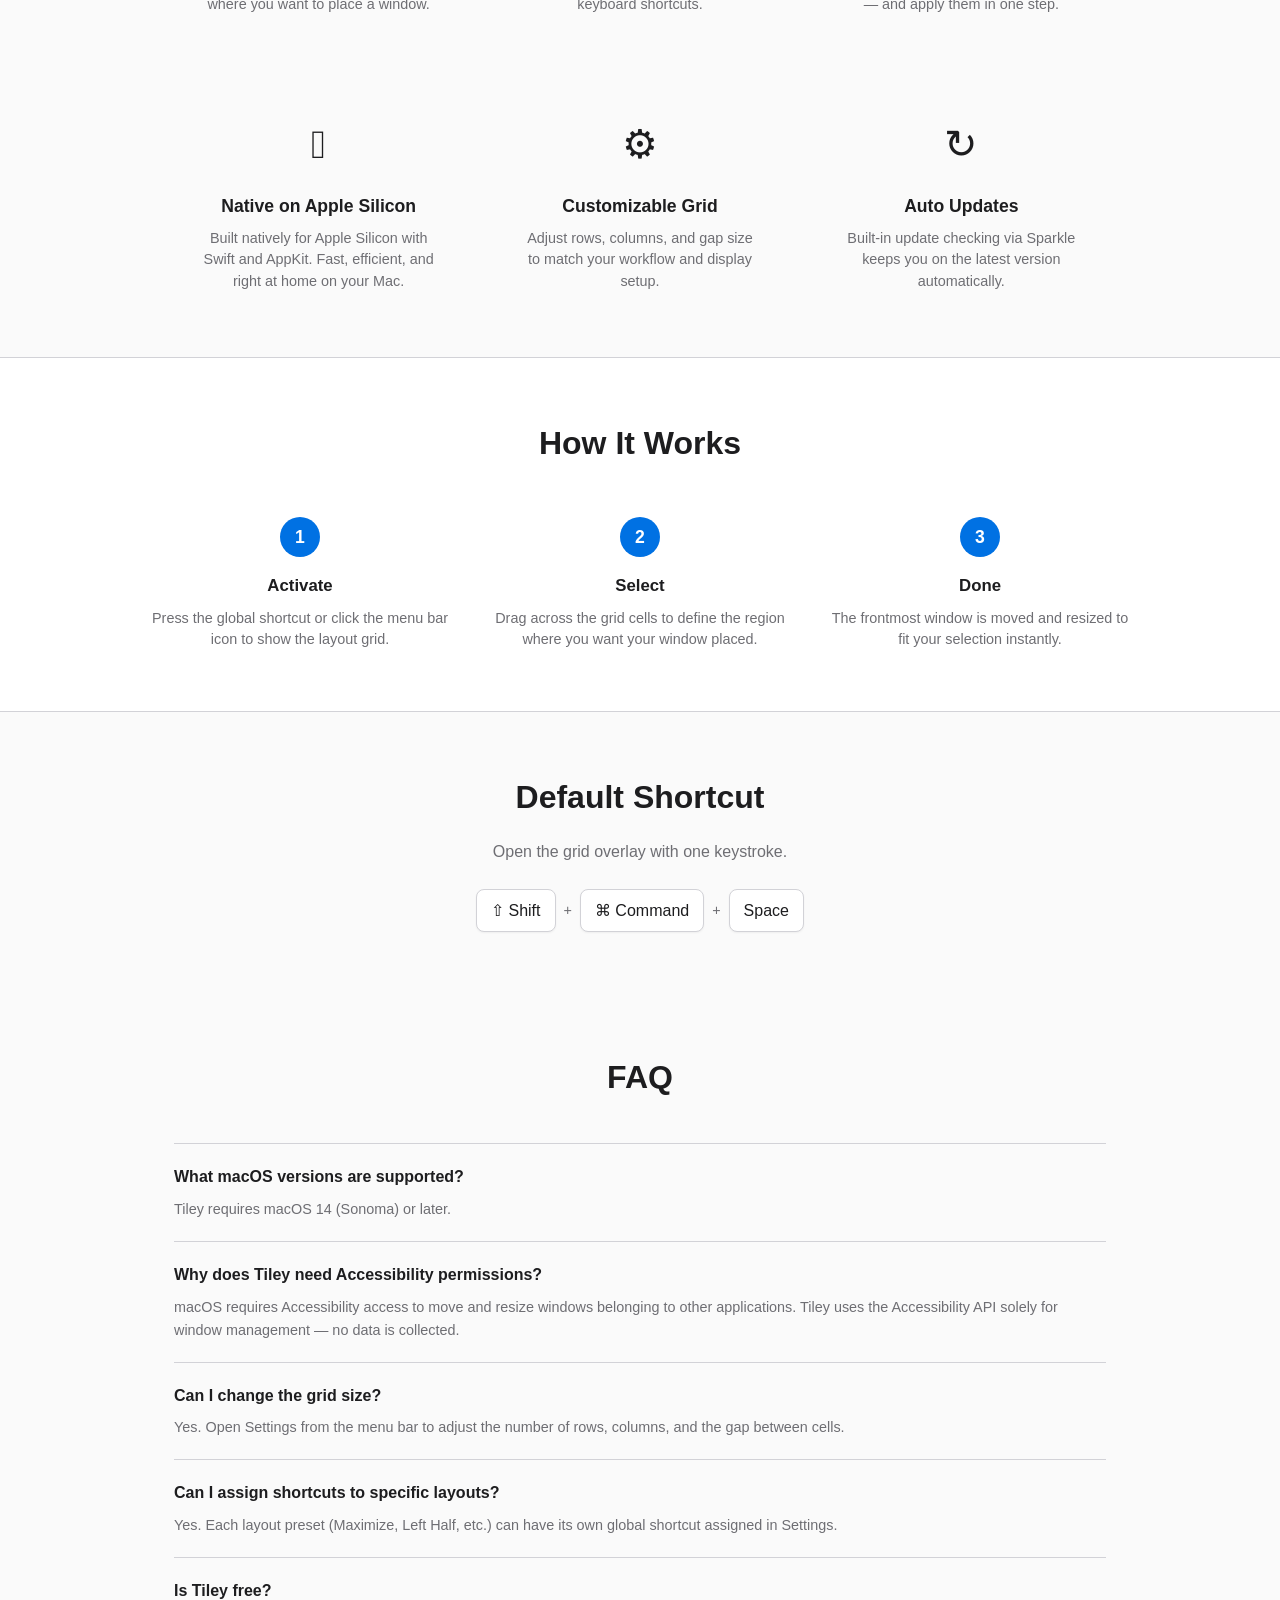
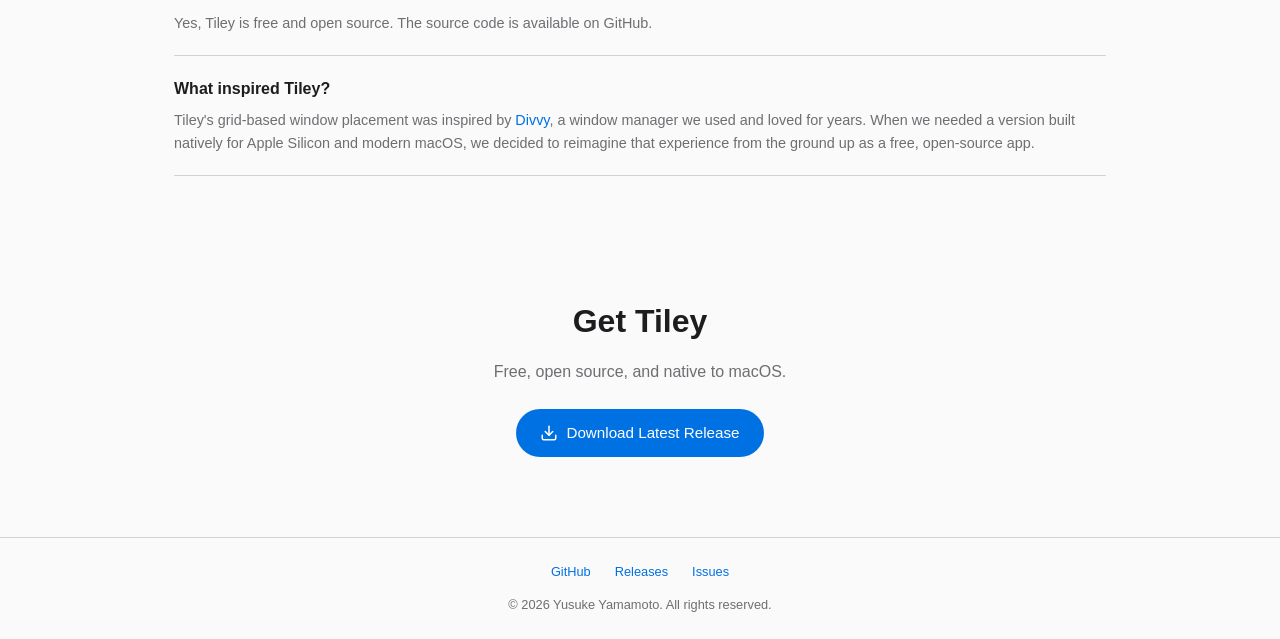
==== commit 4ce56b3c: "Update copyright footer to use "Yusuke Yamamoto" in all localized documentation" ====
--- a/docs/index.html
+++ b/docs/index.html
@@ -198,7 +198,7 @@
       <a href="https://github.com/yusuke/tiley/releases" target="_blank" rel="noopener">Releases</a>
       <a href="https://github.com/yusuke/tiley/issues" target="_blank" rel="noopener">Issues</a>
     </div>
-    <p>&copy; 2026 Yusuke. All rights reserved.</p>
+    <p>&copy; 2026 Yusuke Yamamoto. All rights reserved.</p>
   </footer>
 
   <script src="download.js"></script>
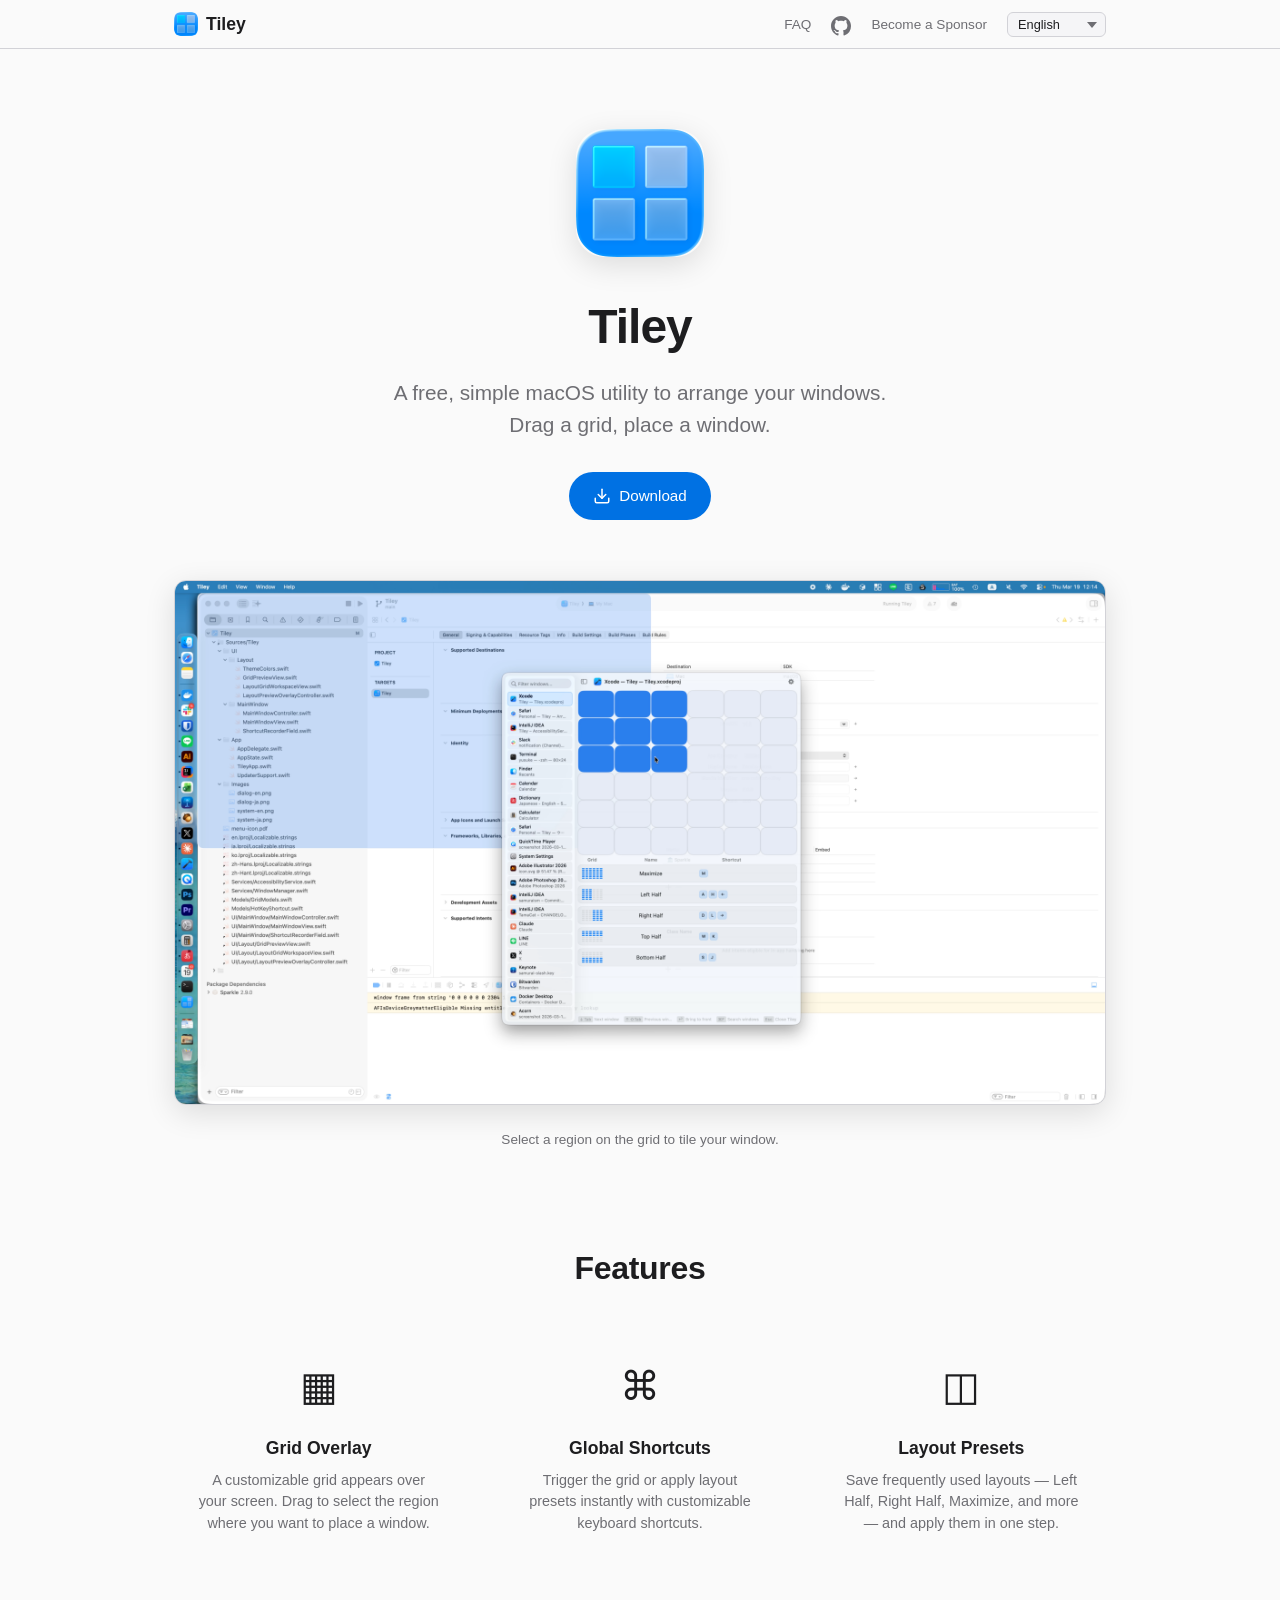
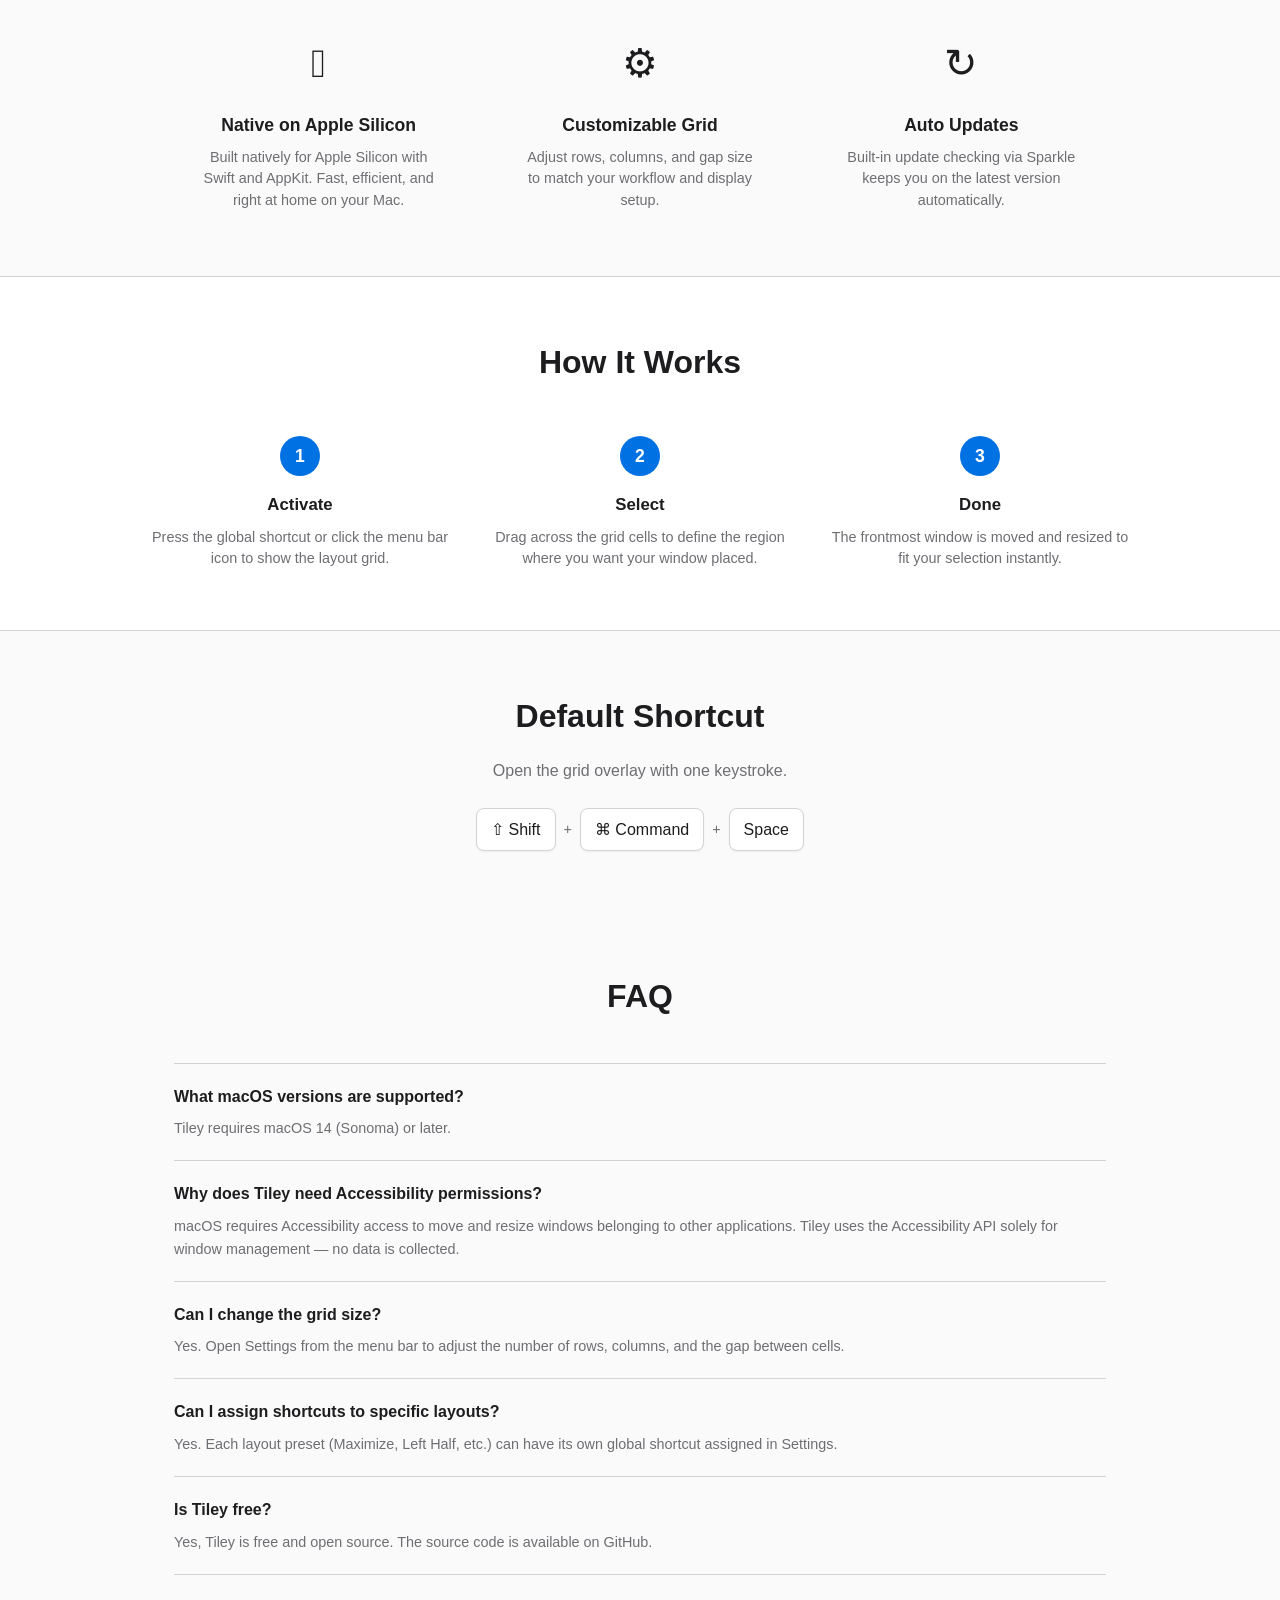
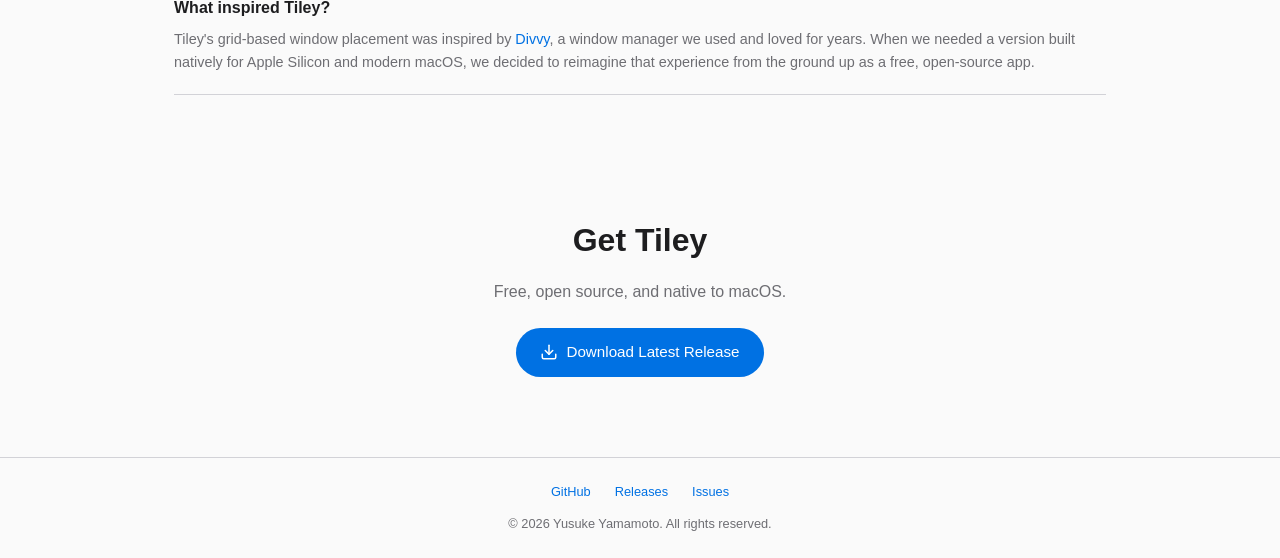
==== commit f1eaee1b: "Replace PNG screenshots with WebP across documentation: - Updated all localized documentation and RE" ====
--- a/docs/index.html
+++ b/docs/index.html
@@ -4,9 +4,10 @@
   <meta charset="UTF-8">
   <meta name="viewport" content="width=device-width, initial-scale=1.0">
   <title>Tiley — Arrange Your Windows with Ease</title>
-  <meta name="description" content="A simple macOS utility to arrange your windows. Drag a grid, place a window — with ease.">
+  <meta name="description" content="A free, open-source macOS window manager built natively for Apple Silicon. Drag a grid to arrange your windows with ease.">
+  <meta name="keywords" content="Tiley, Divvy, Divvy alternative, window manager, macOS, Apple Silicon, window tiling, grid, window arrangement, free, open source">
   <meta property="og:title" content="Tiley — Arrange Your Windows with Ease">
-  <meta property="og:description" content="A simple macOS utility to arrange your windows.">
+  <meta property="og:description" content="A free, open-source macOS window manager built natively for Apple Silicon.">
   <meta property="og:type" content="website">
   <meta property="og:url" content="https://yusuke.github.io/tiley/">
   <meta property="og:image" content="https://yusuke.github.io/tiley/assets/images/og-image.png">
@@ -14,7 +15,7 @@
   <meta property="og:image:height" content="630">
   <meta name="twitter:card" content="summary_large_image">
   <meta name="twitter:title" content="Tiley — Arrange Your Windows with Ease">
-  <meta name="twitter:description" content="A simple macOS utility to arrange your windows.">
+  <meta name="twitter:description" content="A free, open-source macOS window manager built natively for Apple Silicon.">
   <meta name="twitter:image" content="https://yusuke.github.io/tiley/assets/images/og-image.png">
   <link rel="alternate" hreflang="en" href="https://yusuke.github.io/tiley/">
   <link rel="alternate" hreflang="ja" href="https://yusuke.github.io/tiley/ja/">
@@ -76,7 +77,7 @@
   <!-- Screenshot -->
   <section class="screenshot-section">
     <div class="screenshot-window">
-      <img src="assets/images/screenshot-en.png" alt="Tiley grid overlay screenshot" loading="lazy">
+      <img src="assets/images/screenshot-en.webp" alt="Tiley grid overlay screenshot" loading="lazy">
     </div>
     <p class="screenshot-caption">Select a region on the grid to tile your window.</p>
   </section>
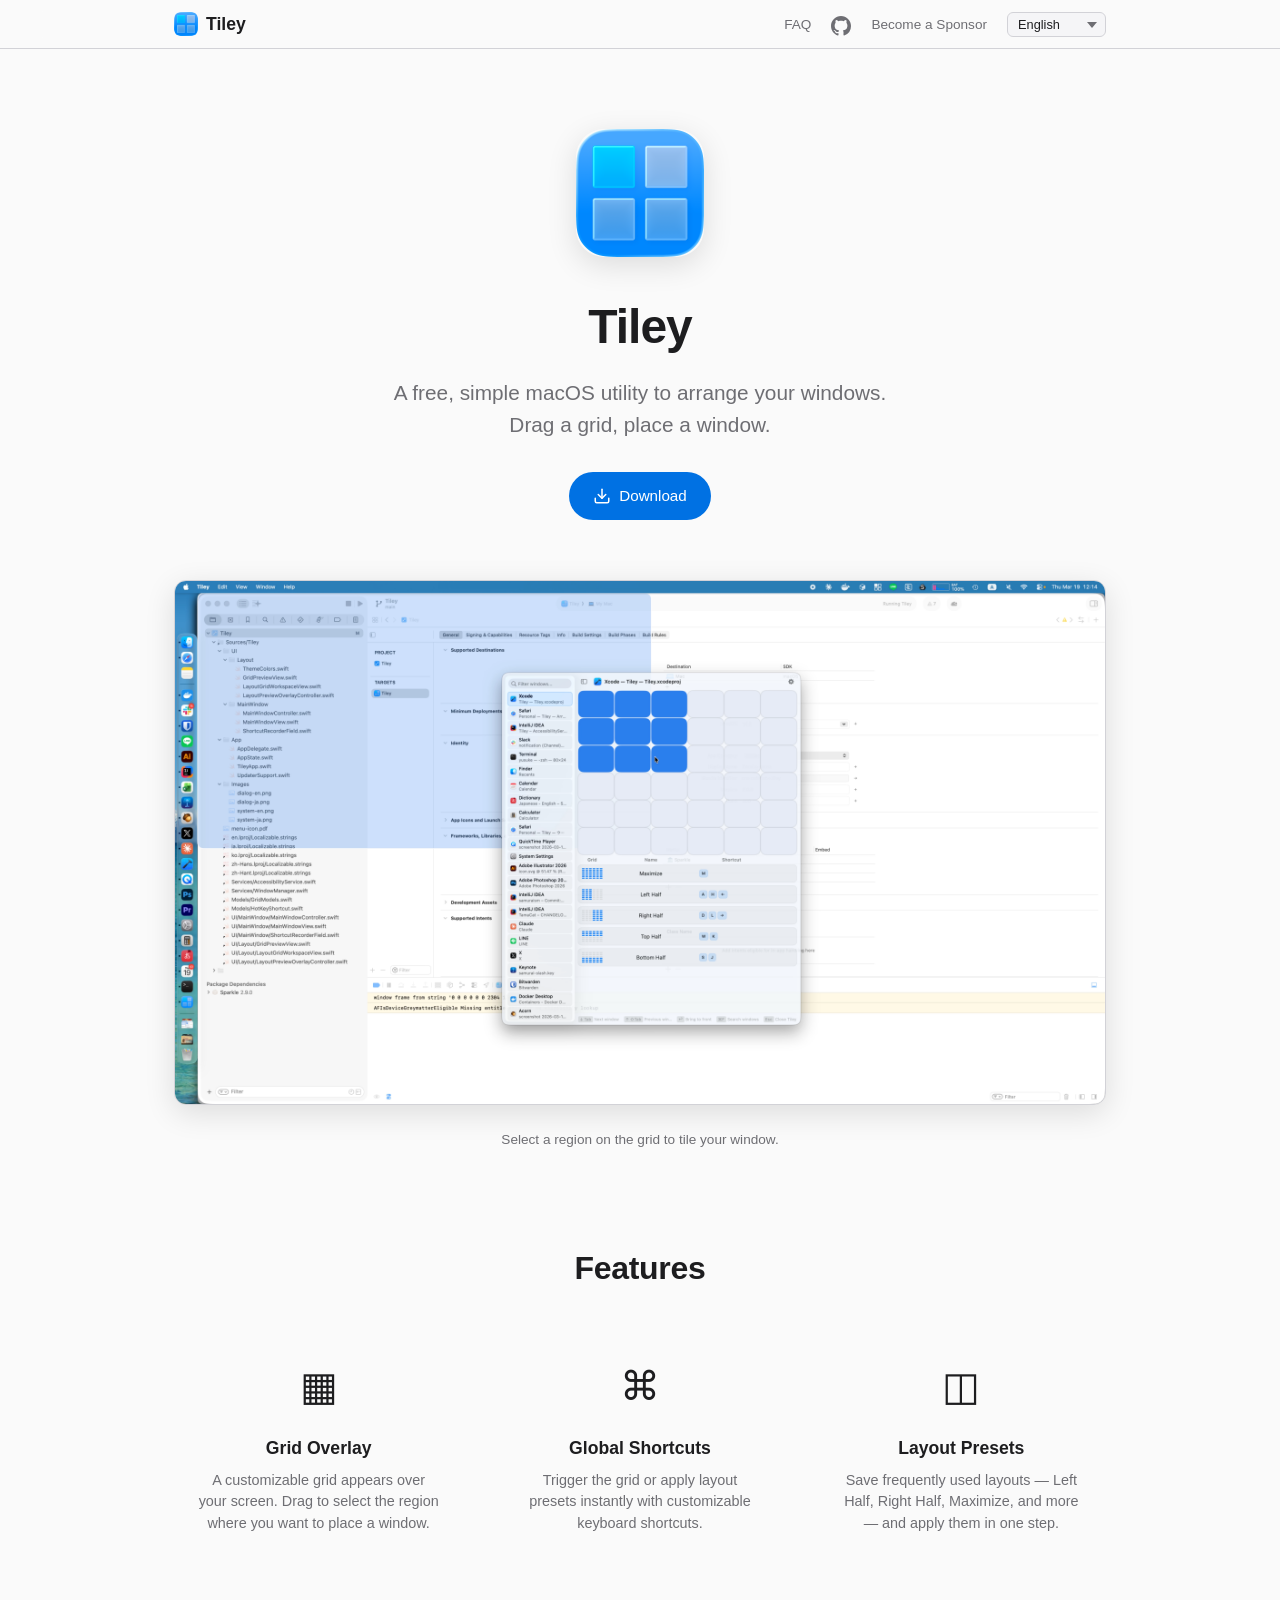
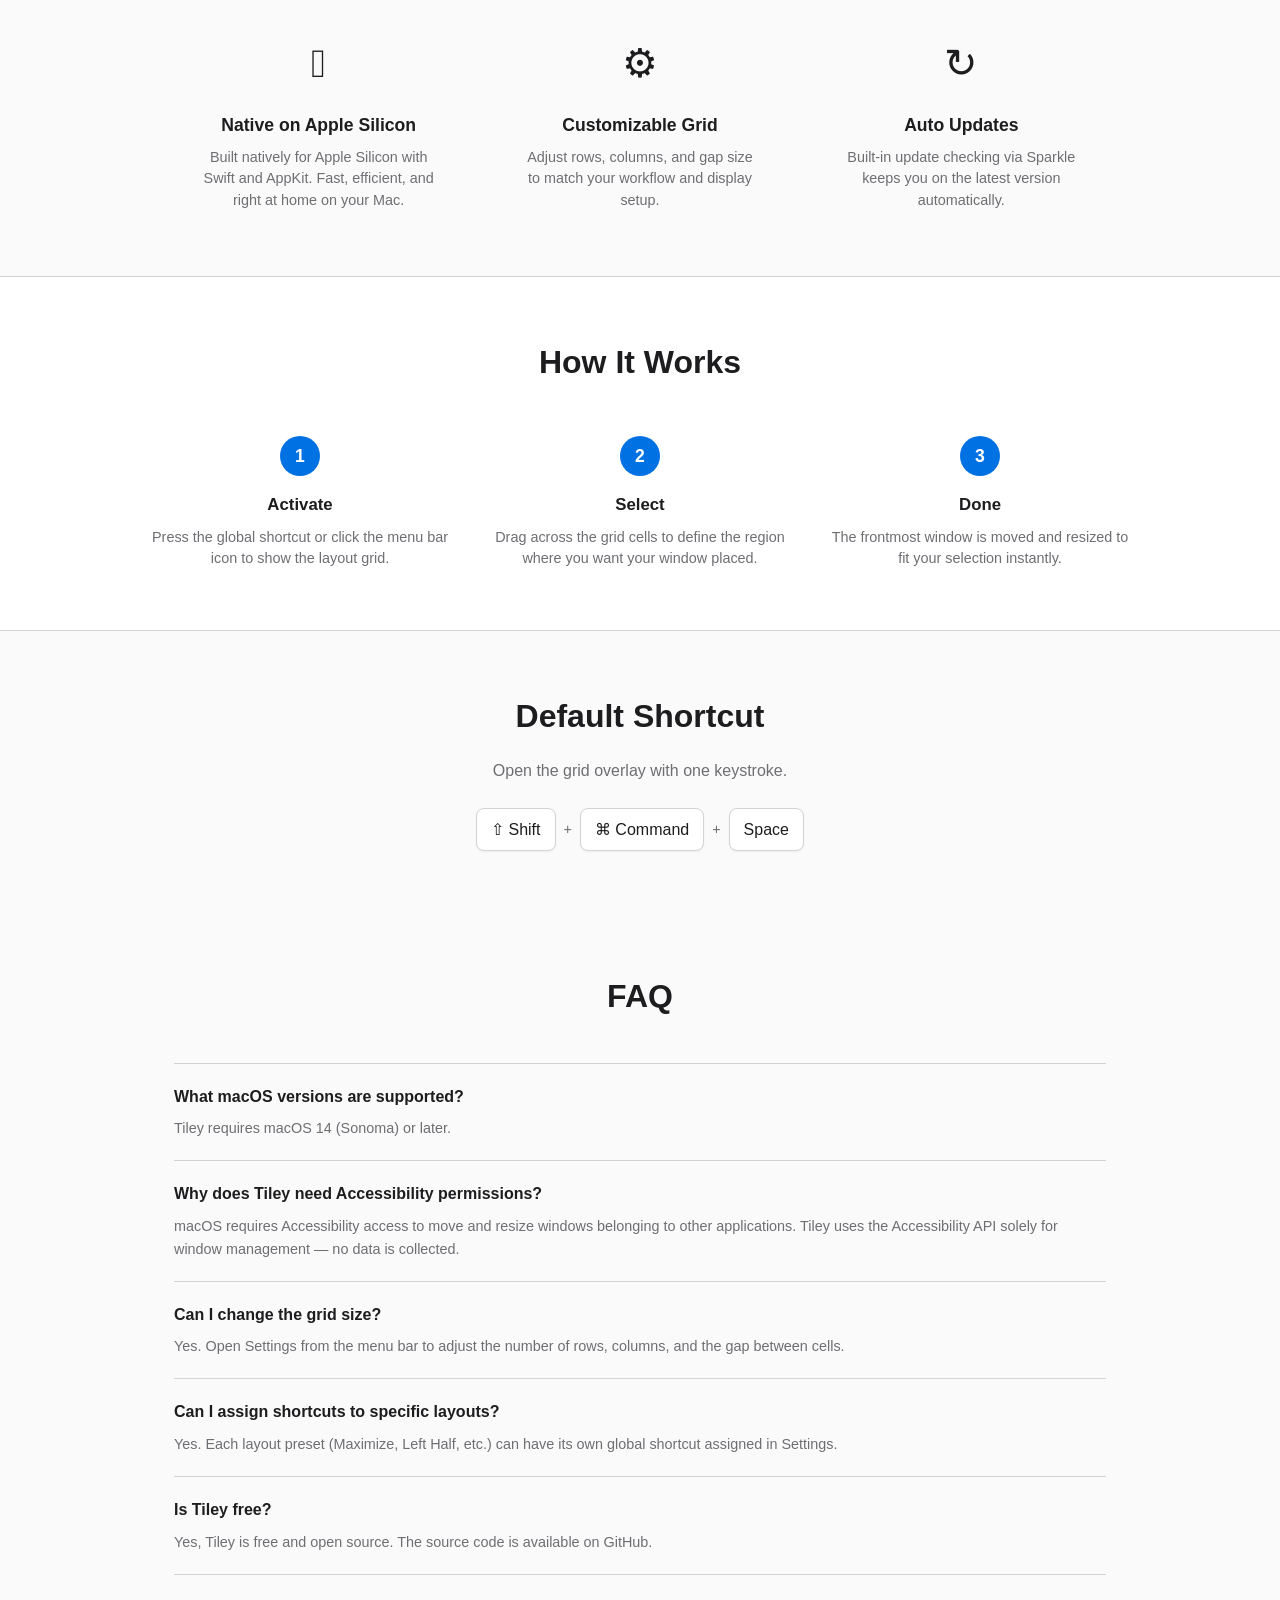
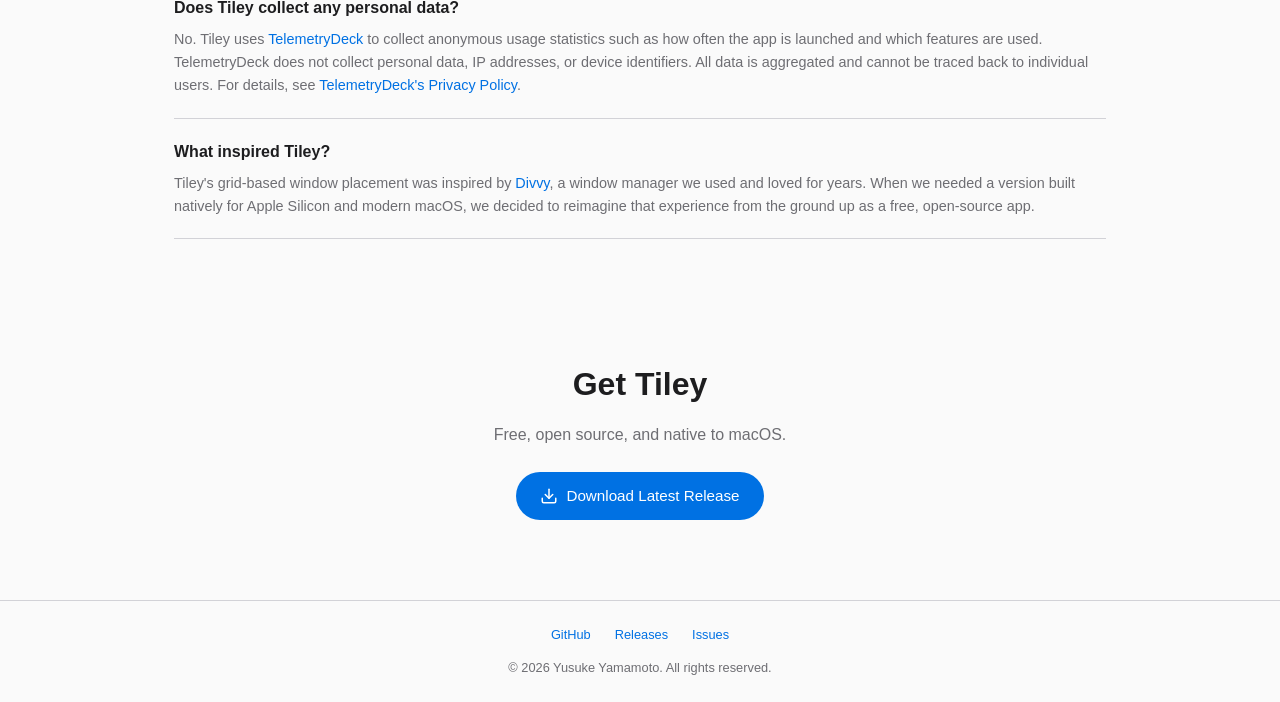
==== commit f0c6926e: "Integrate TelemetryDeck SDK for privacy-respecting usage analytics: - Added telemetry tracking for s" ====
--- a/docs/index.html
+++ b/docs/index.html
@@ -177,6 +177,10 @@
       <p class="faq-answer">Yes, Tiley is free and open source. The source code is available on GitHub.</p>
     </div>
     <div class="faq-item">
+      <h3 class="faq-question">Does Tiley collect any personal data?</h3>
+      <p class="faq-answer">No. Tiley uses <a href="https://telemetrydeck.com" target="_blank" rel="noopener">TelemetryDeck</a> to collect anonymous usage statistics such as how often the app is launched and which features are used. TelemetryDeck does not collect personal data, IP addresses, or device identifiers. All data is aggregated and cannot be traced back to individual users. For details, see <a href="https://telemetrydeck.com/privacy/" target="_blank" rel="noopener">TelemetryDeck's Privacy Policy</a>.</p>
+    </div>
+    <div class="faq-item">
       <h3 class="faq-question">What inspired Tiley?</h3>
       <p class="faq-answer">Tiley's grid-based window placement was inspired by <a href="https://mizage.com/divvy/" target="_blank" rel="noopener">Divvy</a>, a window manager we used and loved for years. When we needed a version built natively for Apple Silicon and modern macOS, we decided to reimagine that experience from the ground up as a free, open-source app.</p>
     </div>
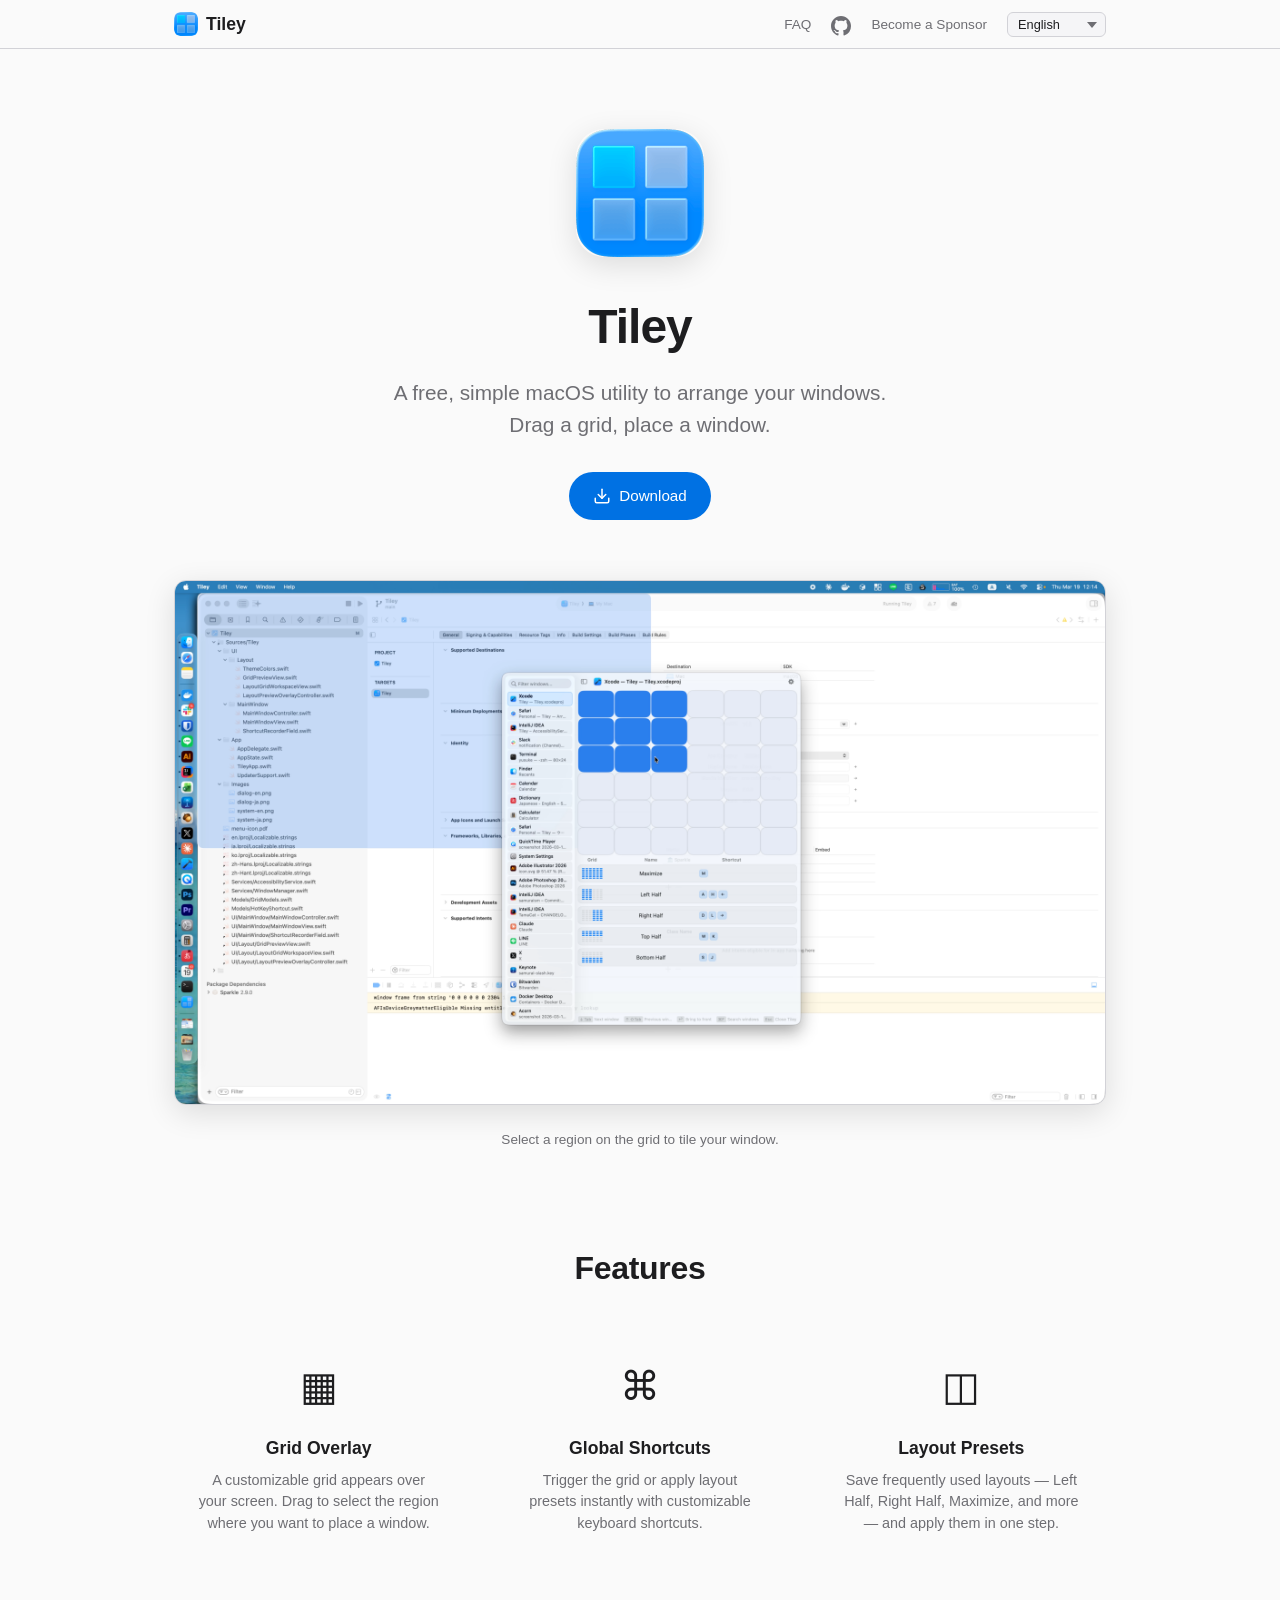
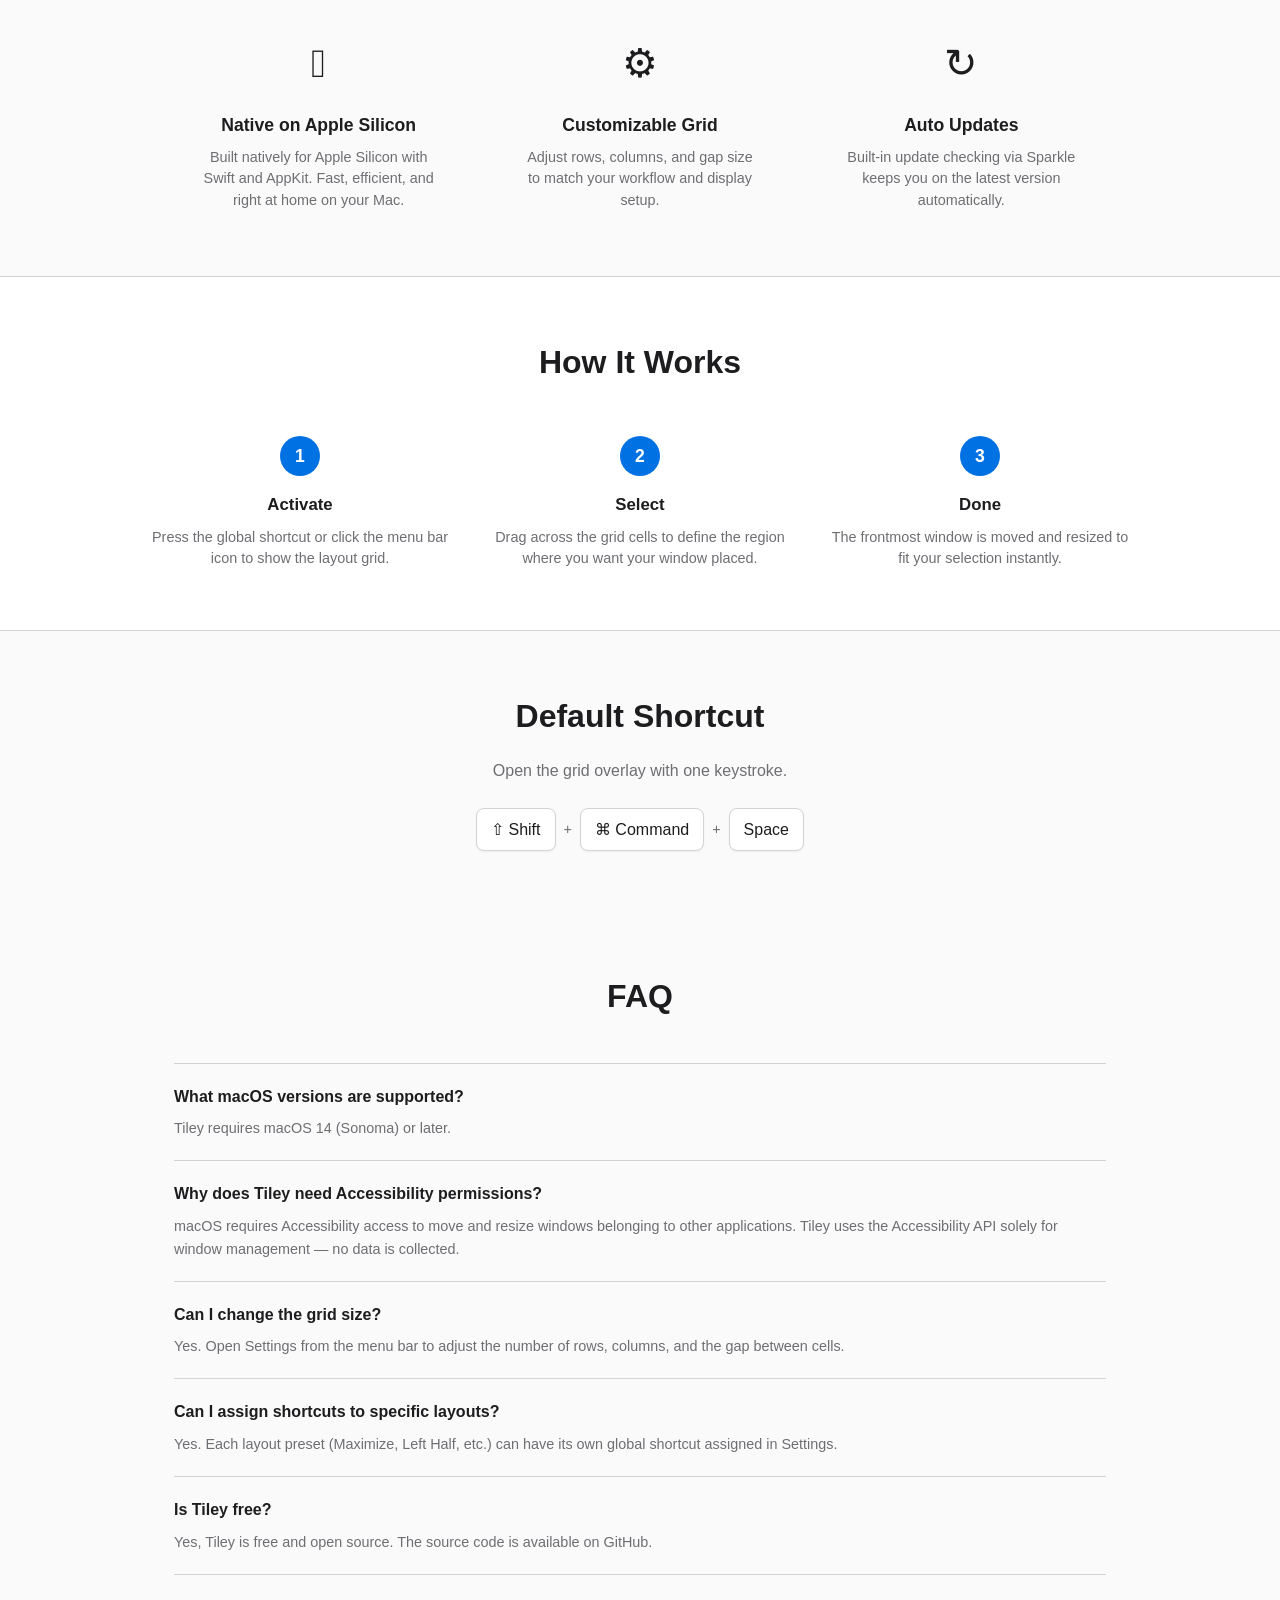
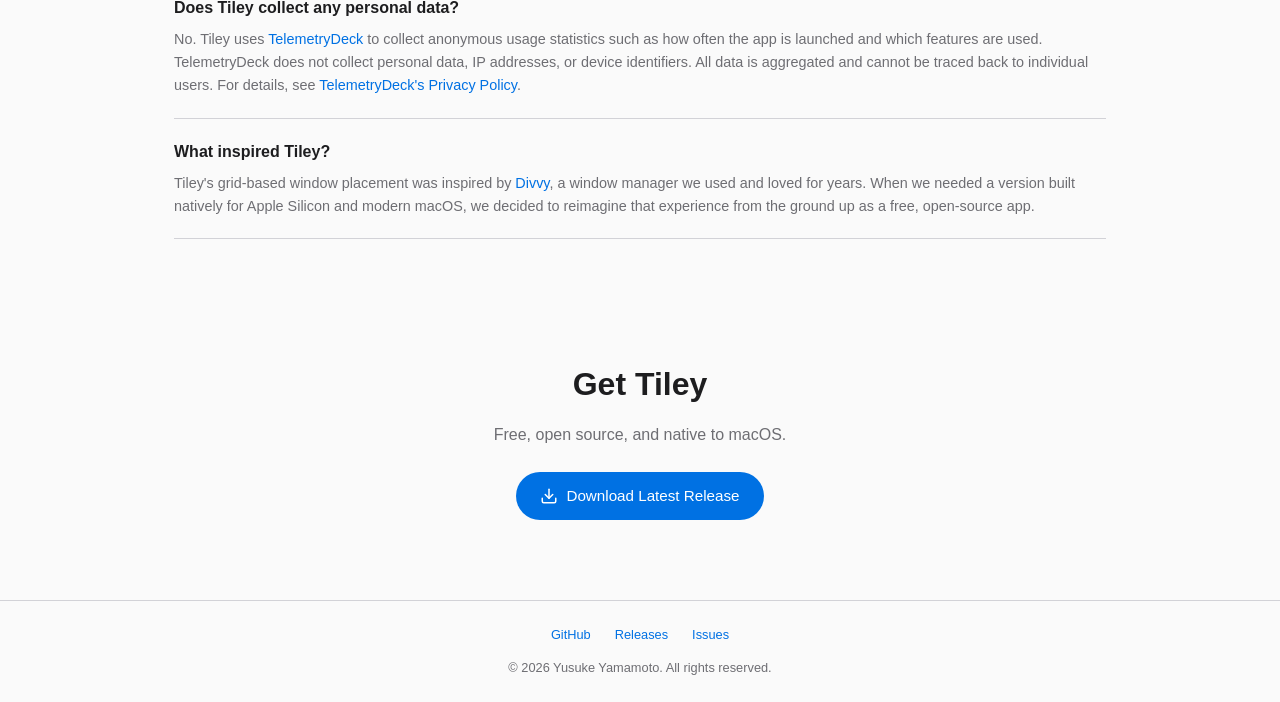
==== commit 58950997: "chore: Update favicon reference across localized docs and rename favicon file" ====
--- a/docs/index.html
+++ b/docs/index.html
@@ -29,7 +29,7 @@
   <link rel="alternate" hreflang="ru" href="https://yusuke.github.io/tiley/ru/">
   <link rel="alternate" hreflang="it" href="https://yusuke.github.io/tiley/it/">
   <link rel="alternate" hreflang="x-default" href="https://yusuke.github.io/tiley/">
-  <link rel="icon" type="image/png" href="favicon.png">
+  <link rel="icon" type="image/png" href="tiley-favicon.png">
   <link rel="stylesheet" href="style.css">
 </head>
 <body>
